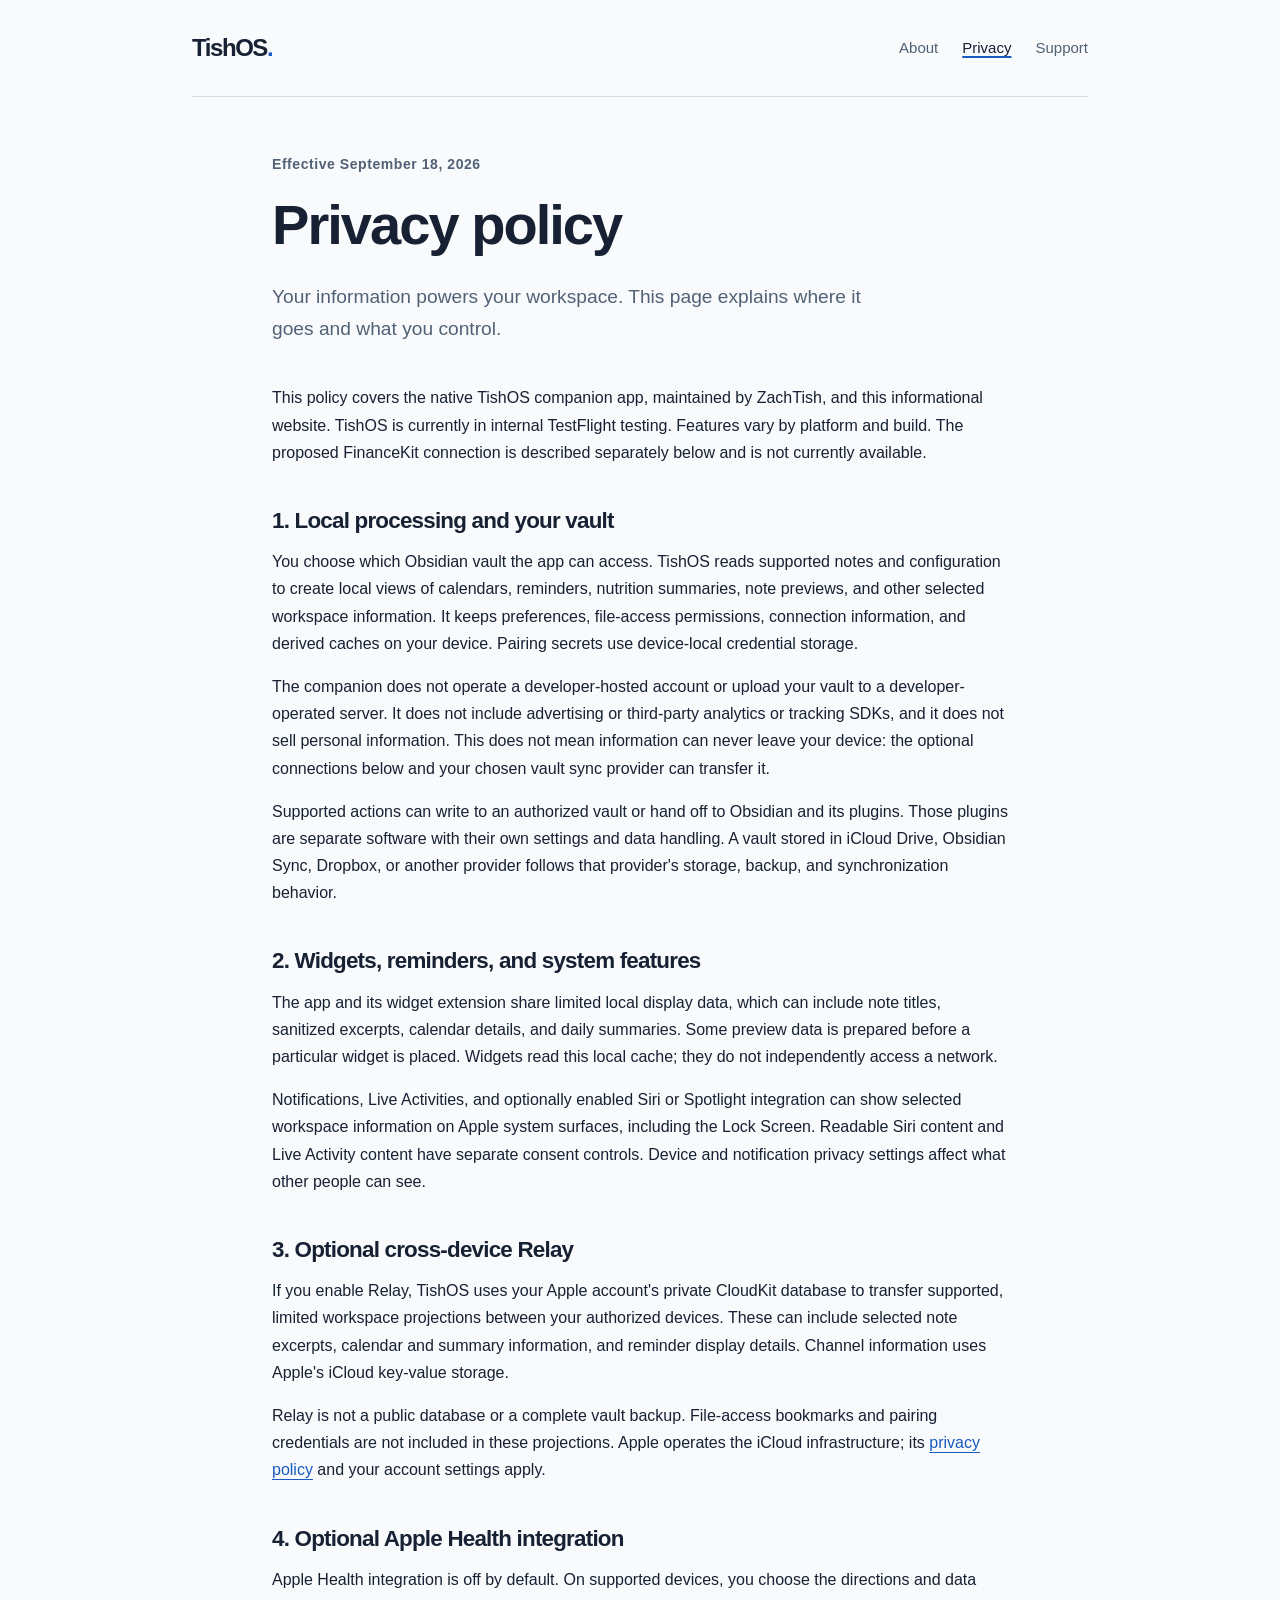
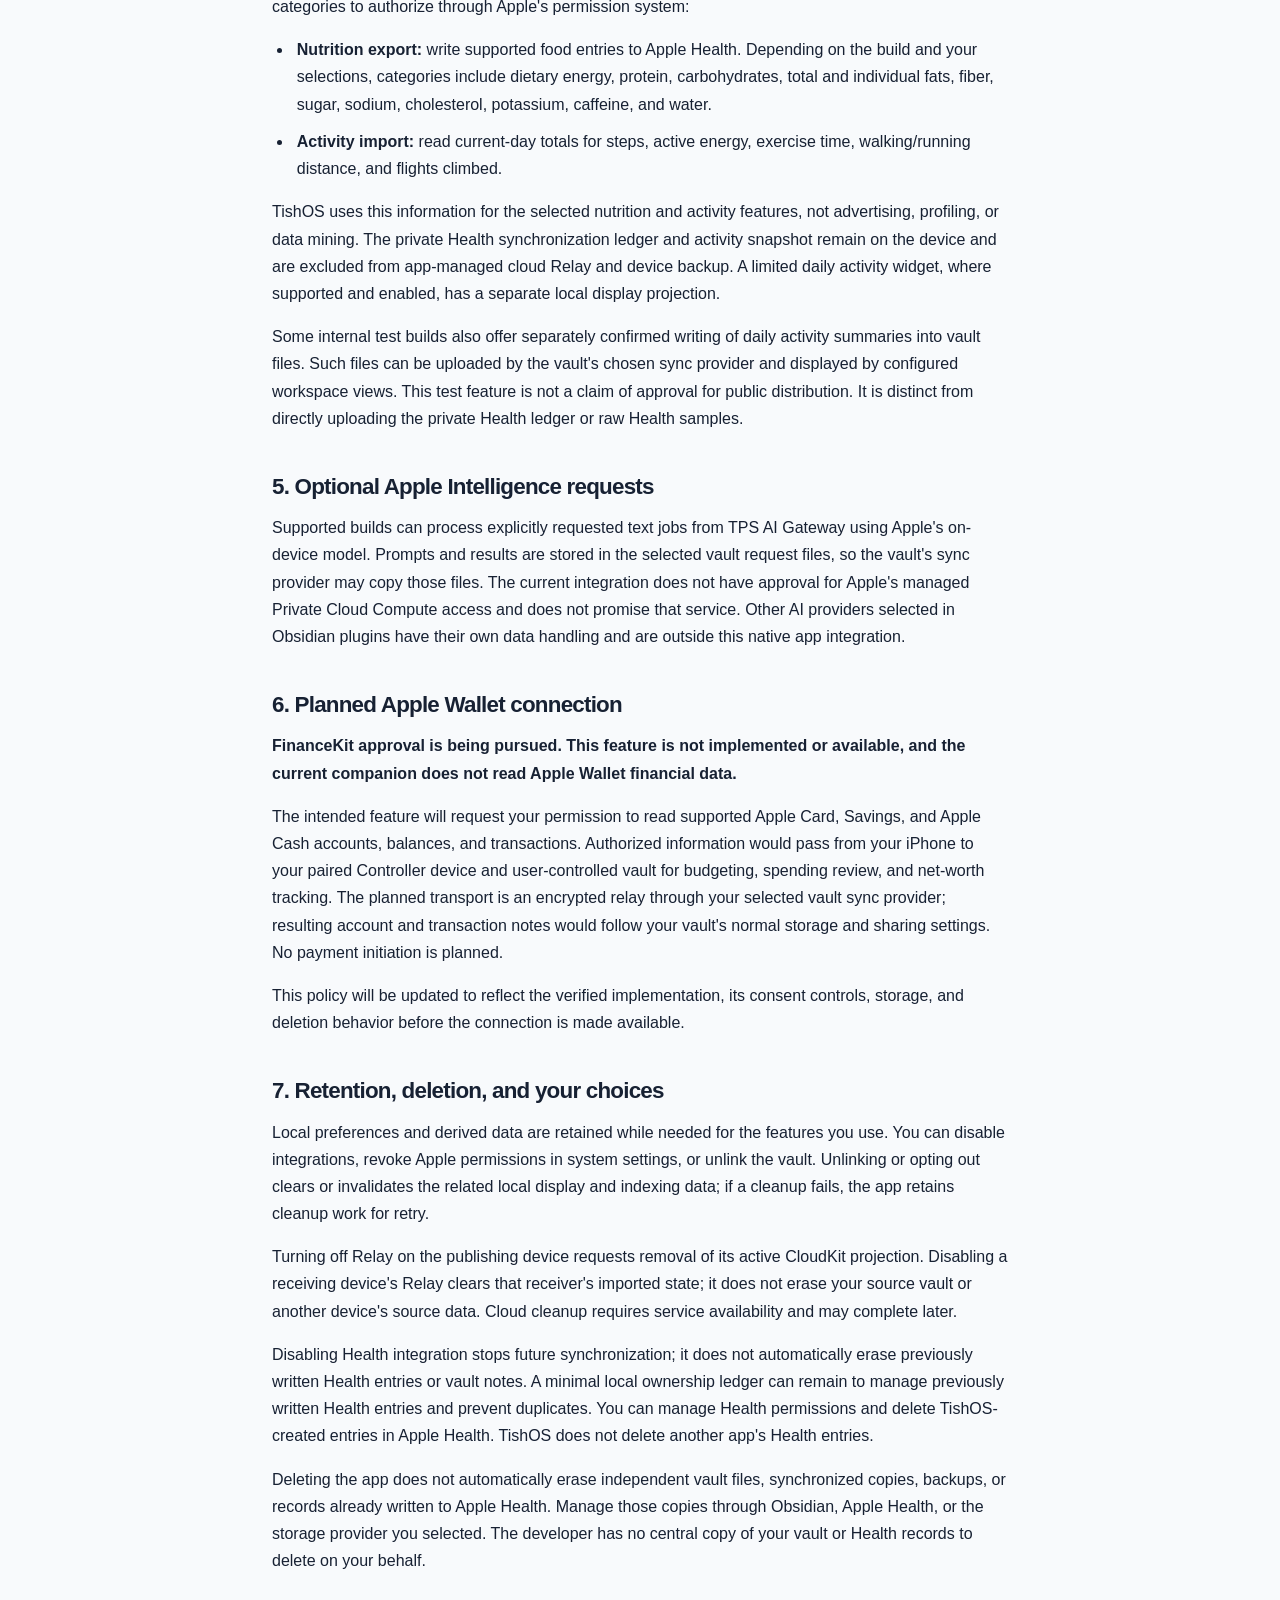
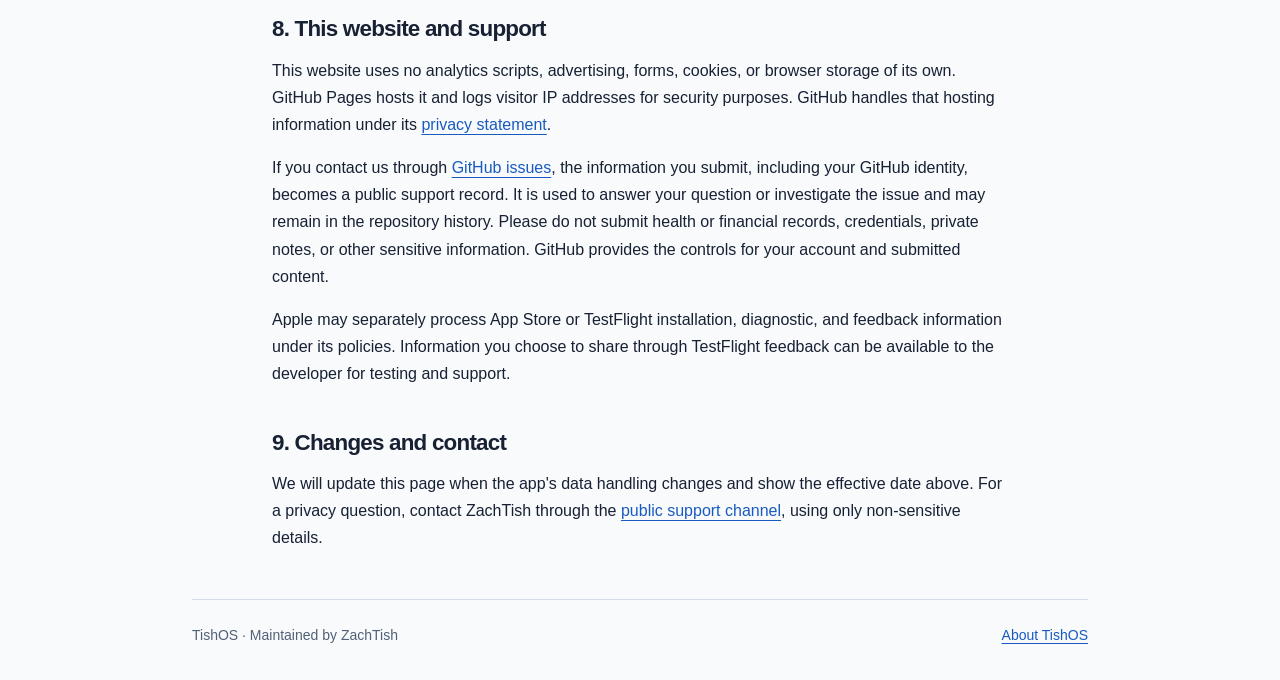
==== docs/privacy/index.html @ de70948a "docs: publish TishOS app information and privacy policy" ====
<!doctype html>
<html lang="en">
<head>
  <meta charset="utf-8">
  <meta name="viewport" content="width=device-width, initial-scale=1">
  <meta name="description" content="How TishOS handles vault information, Apple Health, optional iCloud Relay, permissions, retention, and the planned FinanceKit connection.">
  <meta name="referrer" content="no-referrer">
  <title>Privacy policy — TishOS</title>
  <link rel="stylesheet" href="../styles.css">
</head>
<body>
  <a class="skip-link" href="#main">Skip to content</a>
  <header class="site-header">
    <a class="wordmark" href="../" aria-label="TishOS home">TishOS<span aria-hidden="true">.</span></a>
    <nav aria-label="Main navigation"><a href="../">About</a><a href="./" aria-current="page">Privacy</a><a href="../#support">Support</a></nav>
  </header>
  <main id="main" class="policy">
    <div class="policy-heading"><p class="eyebrow">Effective September 18, 2026</p><h1>Privacy policy</h1><p class="lead">Your information powers your workspace. This page explains where it goes and what you control.</p></div>
    <p>This policy covers the native TishOS companion app, maintained by ZachTish, and this informational website. TishOS is currently in internal TestFlight testing. Features vary by platform and build. The proposed FinanceKit connection is described separately below and is not currently available.</p>
    <section aria-labelledby="local"><h2 id="local">1. Local processing and your vault</h2>
      <p>You choose which Obsidian vault the app can access. TishOS reads supported notes and configuration to create local views of calendars, reminders, nutrition summaries, note previews, and other selected workspace information. It keeps preferences, file-access permissions, connection information, and derived caches on your device. Pairing secrets use device-local credential storage.</p>
      <p>The companion does not operate a developer-hosted account or upload your vault to a developer-operated server. It does not include advertising or third-party analytics or tracking SDKs, and it does not sell personal information. This does not mean information can never leave your device: the optional connections below and your chosen vault sync provider can transfer it.</p>
      <p>Supported actions can write to an authorized vault or hand off to Obsidian and its plugins. Those plugins are separate software with their own settings and data handling. A vault stored in iCloud Drive, Obsidian Sync, Dropbox, or another provider follows that provider's storage, backup, and synchronization behavior.</p>
    </section>
    <section aria-labelledby="surfaces"><h2 id="surfaces">2. Widgets, reminders, and system features</h2>
      <p>The app and its widget extension share limited local display data, which can include note titles, sanitized excerpts, calendar details, and daily summaries. Some preview data is prepared before a particular widget is placed. Widgets read this local cache; they do not independently access a network.</p>
      <p>Notifications, Live Activities, and optionally enabled Siri or Spotlight integration can show selected workspace information on Apple system surfaces, including the Lock Screen. Readable Siri content and Live Activity content have separate consent controls. Device and notification privacy settings affect what other people can see.</p>
    </section>
    <section aria-labelledby="relay"><h2 id="relay">3. Optional cross-device Relay</h2>
      <p>If you enable Relay, TishOS uses your Apple account's private CloudKit database to transfer supported, limited workspace projections between your authorized devices. These can include selected note excerpts, calendar and summary information, and reminder display details. Channel information uses Apple's iCloud key-value storage.</p>
      <p>Relay is not a public database or a complete vault backup. File-access bookmarks and pairing credentials are not included in these projections. Apple operates the iCloud infrastructure; its <a href="https://www.apple.com/legal/privacy/">privacy policy</a> and your account settings apply.</p>
    </section>
    <section aria-labelledby="health"><h2 id="health">4. Optional Apple Health integration</h2>
      <p>Apple Health integration is off by default. On supported devices, you choose the directions and data categories to authorize through Apple's permission system:</p>
      <ul>
        <li><strong>Nutrition export:</strong> write supported food entries to Apple Health. Depending on the build and your selections, categories include dietary energy, protein, carbohydrates, total and individual fats, fiber, sugar, sodium, cholesterol, potassium, caffeine, and water.</li>
        <li><strong>Activity import:</strong> read current-day totals for steps, active energy, exercise time, walking/running distance, and flights climbed.</li>
      </ul>
      <p>TishOS uses this information for the selected nutrition and activity features, not advertising, profiling, or data mining. The private Health synchronization ledger and activity snapshot remain on the device and are excluded from app-managed cloud Relay and device backup. A limited daily activity widget, where supported and enabled, has a separate local display projection.</p>
      <p>Some internal test builds also offer separately confirmed writing of daily activity summaries into vault files. Such files can be uploaded by the vault's chosen sync provider and displayed by configured workspace views. This test feature is not a claim of approval for public distribution. It is distinct from directly uploading the private Health ledger or raw Health samples.</p>
    </section>
    <section aria-labelledby="ai"><h2 id="ai">5. Optional Apple Intelligence requests</h2>
      <p>Supported builds can process explicitly requested text jobs from TPS AI Gateway using Apple's on-device model. Prompts and results are stored in the selected vault request files, so the vault's sync provider may copy those files. The current integration does not have approval for Apple's managed Private Cloud Compute access and does not promise that service. Other AI providers selected in Obsidian plugins have their own data handling and are outside this native app integration.</p>
    </section>
    <section aria-labelledby="financekit"><h2 id="financekit">6. Planned Apple Wallet connection</h2>
      <p><strong>FinanceKit approval is being pursued. This feature is not implemented or available, and the current companion does not read Apple Wallet financial data.</strong></p>
      <p>The intended feature will request your permission to read supported Apple Card, Savings, and Apple Cash accounts, balances, and transactions. Authorized information would pass from your iPhone to your paired Controller device and user-controlled vault for budgeting, spending review, and net-worth tracking. The planned transport is an encrypted relay through your selected vault sync provider; resulting account and transaction notes would follow your vault's normal storage and sharing settings. No payment initiation is planned.</p>
      <p>This policy will be updated to reflect the verified implementation, its consent controls, storage, and deletion behavior before the connection is made available.</p>
    </section>
    <section aria-labelledby="control"><h2 id="control">7. Retention, deletion, and your choices</h2>
      <p>Local preferences and derived data are retained while needed for the features you use. You can disable integrations, revoke Apple permissions in system settings, or unlink the vault. Unlinking or opting out clears or invalidates the related local display and indexing data; if a cleanup fails, the app retains cleanup work for retry.</p>
      <p>Turning off Relay on the publishing device requests removal of its active CloudKit projection. Disabling a receiving device's Relay clears that receiver's imported state; it does not erase your source vault or another device's source data. Cloud cleanup requires service availability and may complete later.</p>
      <p>Disabling Health integration stops future synchronization; it does not automatically erase previously written Health entries or vault notes. A minimal local ownership ledger can remain to manage previously written Health entries and prevent duplicates. You can manage Health permissions and delete TishOS-created entries in Apple Health. TishOS does not delete another app's Health entries.</p>
      <p>Deleting the app does not automatically erase independent vault files, synchronized copies, backups, or records already written to Apple Health. Manage those copies through Obsidian, Apple Health, or the storage provider you selected. The developer has no central copy of your vault or Health records to delete on your behalf.</p>
    </section>
    <section aria-labelledby="website"><h2 id="website">8. This website and support</h2>
      <p>This website uses no analytics scripts, advertising, forms, cookies, or browser storage of its own. GitHub Pages hosts it and logs visitor IP addresses for security purposes. GitHub handles that hosting information under its <a href="https://docs.github.com/en/site-policy/privacy-policies/github-general-privacy-statement">privacy statement</a>.</p>
      <p>If you contact us through <a href="https://github.com/ZachTish/tishos-website/issues/new/choose">GitHub issues</a>, the information you submit, including your GitHub identity, becomes a public support record. It is used to answer your question or investigate the issue and may remain in the repository history. Please do not submit health or financial records, credentials, private notes, or other sensitive information. GitHub provides the controls for your account and submitted content.</p>
      <p>Apple may separately process App Store or TestFlight installation, diagnostic, and feedback information under its policies. Information you choose to share through TestFlight feedback can be available to the developer for testing and support.</p>
    </section>
    <section aria-labelledby="changes"><h2 id="changes">9. Changes and contact</h2>
      <p>We will update this page when the app's data handling changes and show the effective date above. For a privacy question, contact ZachTish through the <a href="https://github.com/ZachTish/tishos-website/issues/new/choose">public support channel</a>, using only non-sensitive details.</p>
    </section>
  </main>
  <footer><span>TishOS · Maintained by ZachTish</span><a href="../">About TishOS</a></footer>
</body>
</html>
---- docs/styles.css ----
:root {
  color-scheme: light dark;
  --bg: #f8fafc;
  --surface: #eef2f7;
  --ink: #172133;
  --muted: #516176;
  --line: #d4dde8;
  --accent: #185bc0;
  font-family: -apple-system, BlinkMacSystemFont, "Segoe UI", sans-serif;
  font-size: 100%;
}
* { box-sizing: border-box; }
body { margin: 0; color: var(--ink); background: var(--bg); line-height: 1.7; }
a { color: var(--accent); text-underline-offset: .22em; }
a:hover { text-decoration-thickness: 2px; }
a:focus-visible { outline: 3px solid var(--accent); outline-offset: 5px; border-radius: 3px; }
p, li, a { overflow-wrap: anywhere; }
.site-header, main, footer { width: min(100% - 3rem, 56rem); margin-inline: auto; }
.site-header { display: flex; justify-content: space-between; align-items: center; gap: 1.5rem; padding-block: 1.7rem; border-bottom: 1px solid var(--line); }
.wordmark { color: var(--ink); font-size: 1.5rem; font-weight: 750; letter-spacing: -.06em; text-decoration: none; }
.wordmark span { color: var(--accent); }
nav { display: flex; gap: 1.5rem; flex-wrap: wrap; }
nav a { color: var(--muted); font-size: .9375rem; padding-block: .5rem; text-decoration: none; }
nav a[aria-current="page"] { color: var(--ink); text-decoration: underline; text-decoration-color: var(--accent); text-decoration-thickness: 2px; }
h1, h2 { line-height: 1.15; letter-spacing: -.035em; }
h1 { font-size: clamp(2.6rem, 7vw, 4.7rem); font-weight: 680; margin: .8rem 0 1.5rem; }
h2 { font-size: 1.5rem; margin: 0 0 .75rem; font-weight: 650; }
p { margin: 0 0 1rem; }
.intro { padding-block: 4.5rem 3.5rem; max-width: 44rem; }
.eyebrow { color: var(--muted); font-size: .875rem; font-weight: 600; letter-spacing: .04em; }
.lead { color: var(--muted); font-size: 1.2rem; line-height: 1.65; max-width: 39rem; }
.status { display: inline-block; color: var(--accent); background: var(--surface); font-size: .875rem; font-weight: 600; padding: .45rem .85rem; border-radius: .5rem; margin: .75rem 0 0; }
.feature-list { border-top: 1px solid var(--line); }
.feature-list article { display: grid; grid-template-columns: 3rem 1fr; gap: 1.5rem; padding-block: 1.8rem; border-bottom: 1px solid var(--line); }
.feature-index { font-variant-numeric: tabular-nums; color: var(--accent); padding-top: .15rem; }
.feature-list p { color: var(--muted); margin: 0; max-width: 41rem; }
.future { margin-block: 3rem; border-left: 3px solid var(--accent); padding: .4rem 0 .4rem 1.5rem; }
.future p:last-child { margin-bottom: 0; }
.support { padding-block: 2.5rem 3rem; border-top: 1px solid var(--line); }
.button { display: inline-block; padding: .65rem 1.1rem; margin-block: .4rem; color: var(--bg); background: var(--ink); border-radius: .5rem; font-weight: 600; text-decoration: none; }
.small { font-size: .875rem; color: var(--muted); max-width: 43rem; }
footer { border-top: 1px solid var(--line); padding-block: 1.5rem 2rem; display: flex; flex-wrap: wrap; gap: 1rem; justify-content: space-between; font-size: .875rem; color: var(--muted); }
.policy { max-width: 46rem; padding-bottom: 2rem; }
.policy-heading { padding-block: 3.5rem 1.5rem; }
.policy h1 { font-size: clamp(2.4rem, 6vw, 3.5rem); }
.policy section { margin-top: 2.5rem; }
.policy h2 { font-size: 1.4rem; line-height: 1.35; }
.policy li { padding-left: .25rem; margin-bottom: .65rem; }
.policy ul { padding-left: 1.3rem; }
.skip-link { position: absolute; top: .5rem; left: 1rem; padding: .7rem 1rem; background: var(--bg); border: 2px solid var(--accent); transform: translateY(-200%); z-index: 2; }
.skip-link:focus { transform: translateY(0); }
@media (max-width: 34rem) {
  .site-header, main, footer { width: calc(100% - 2rem); }
  .site-header { gap: .75rem; flex-wrap: wrap; padding-block: 1rem; }
  nav { gap: 1rem; }
  .intro { padding-block: 2.8rem 2.5rem; }
  .feature-list article { grid-template-columns: 1.7rem 1fr; gap: .8rem; }
  .future { padding-left: 1rem; }
  .policy-heading { padding-top: 2.5rem; }
}
@media (prefers-color-scheme: dark) {
  :root { --bg: #121923; --surface: #1c293b; --ink: #eef3fa; --muted: #adbbcd; --line: #344154; --accent: #84b9ff; }
}
@media print {
  :root { color-scheme: light; --bg: white; --ink: black; --muted: #333; --line: #ccc; --accent: #174d8d; }
  .site-header, main, footer { width: 100%; }
  .skip-link, nav { display: none; }
  .policy-heading { padding-top: 1rem; }
  h2 { break-after: avoid; }
}
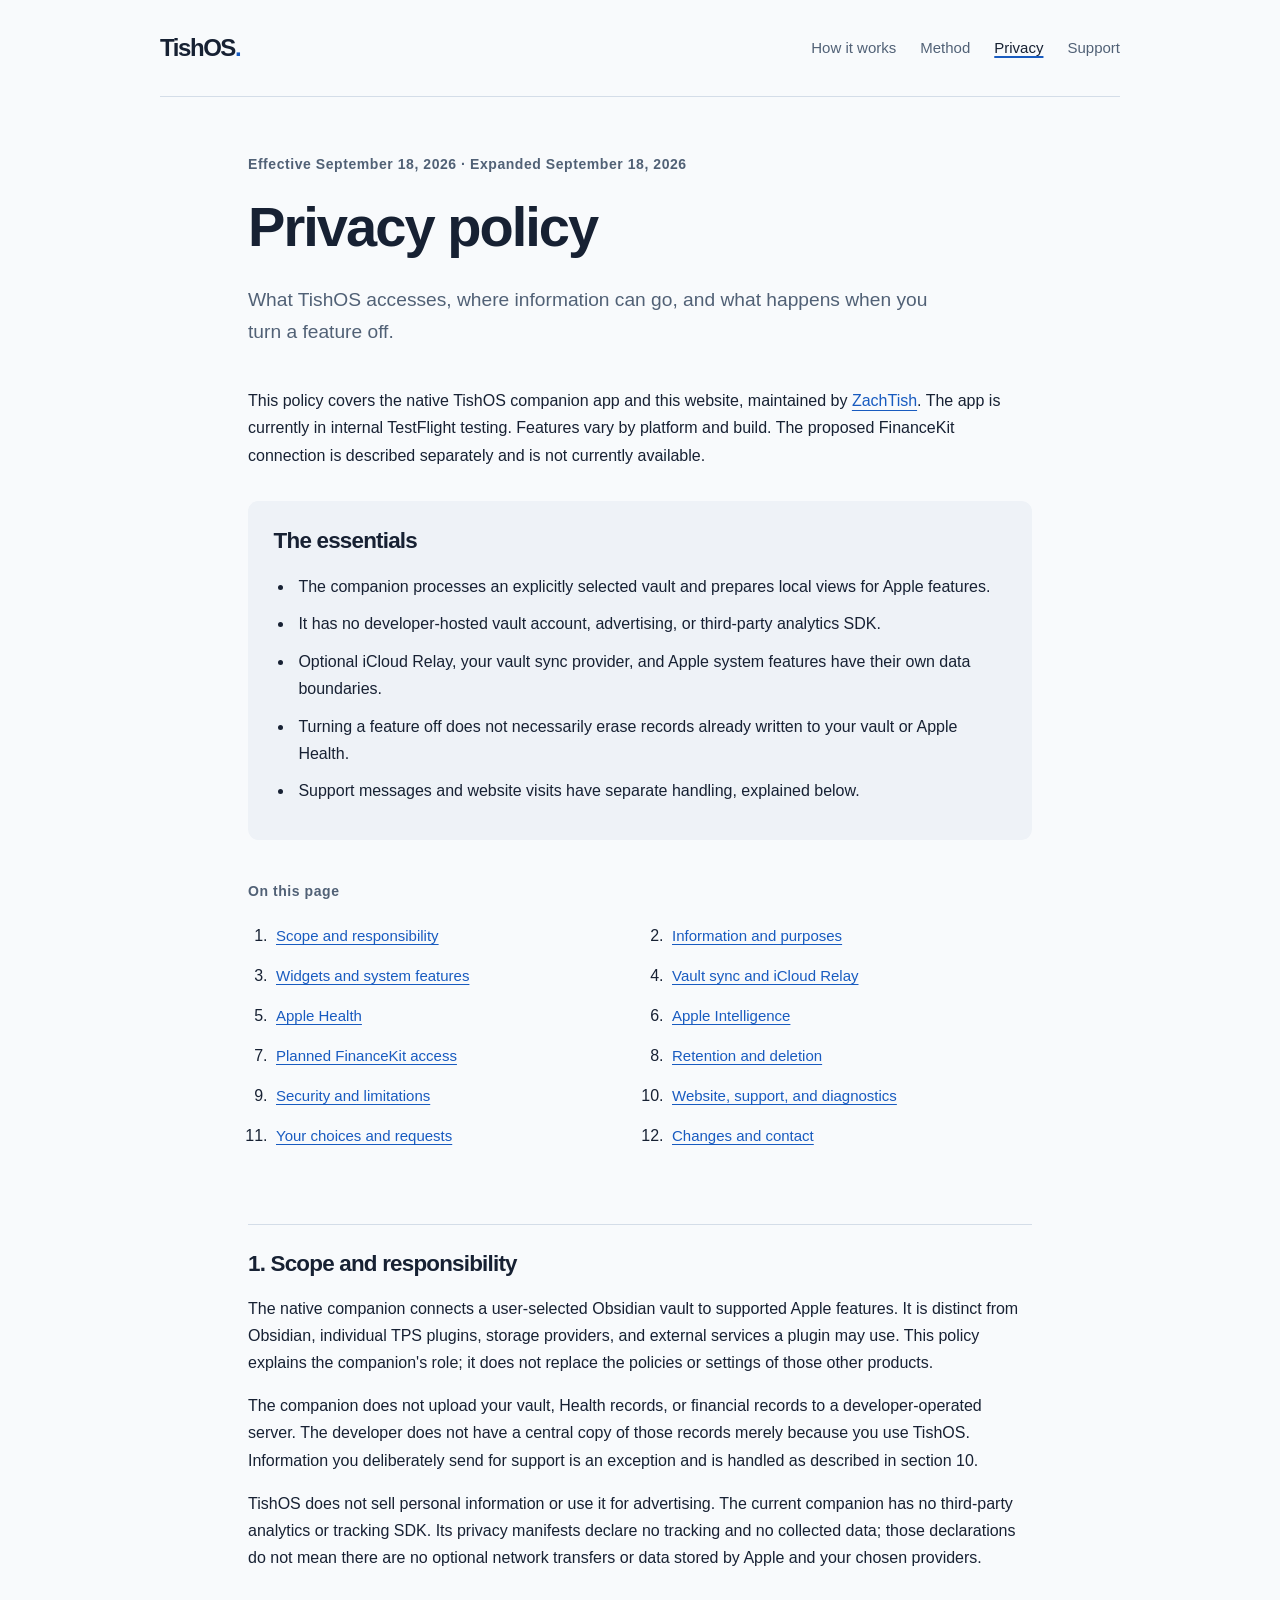
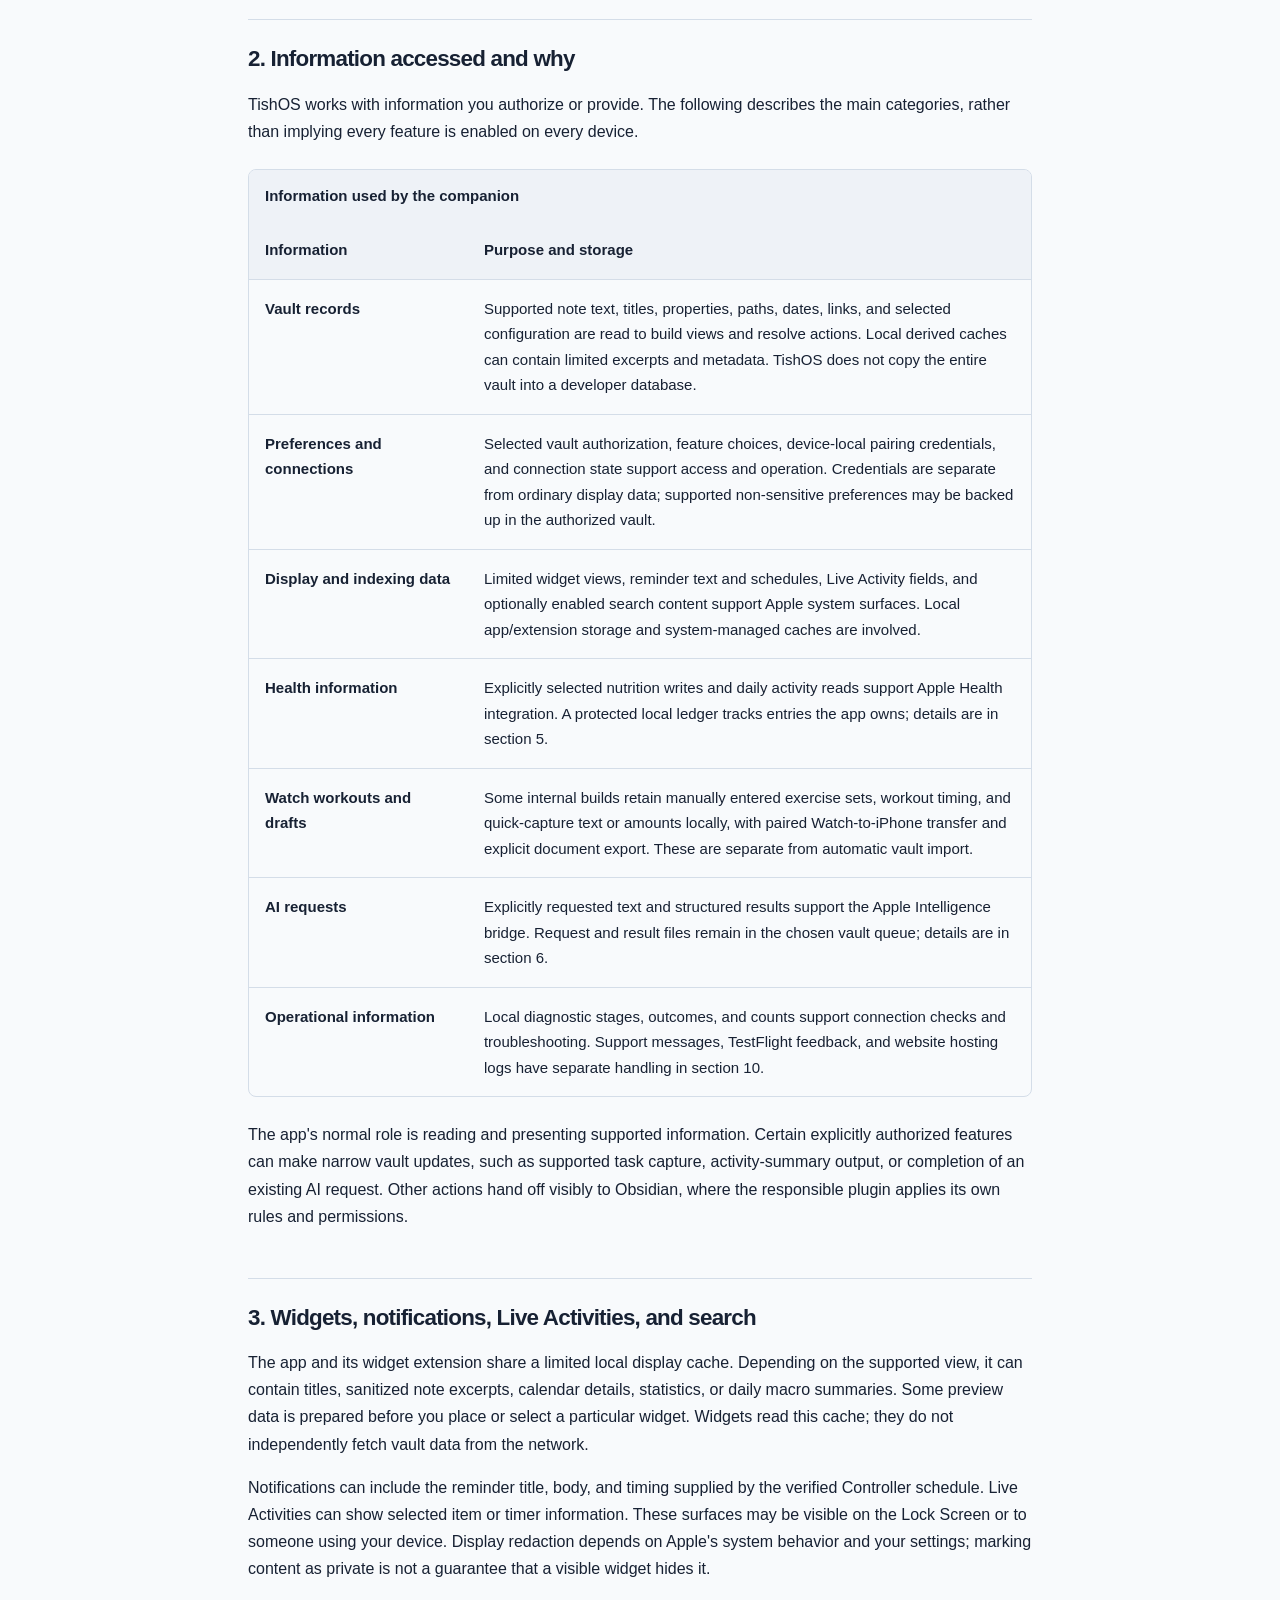
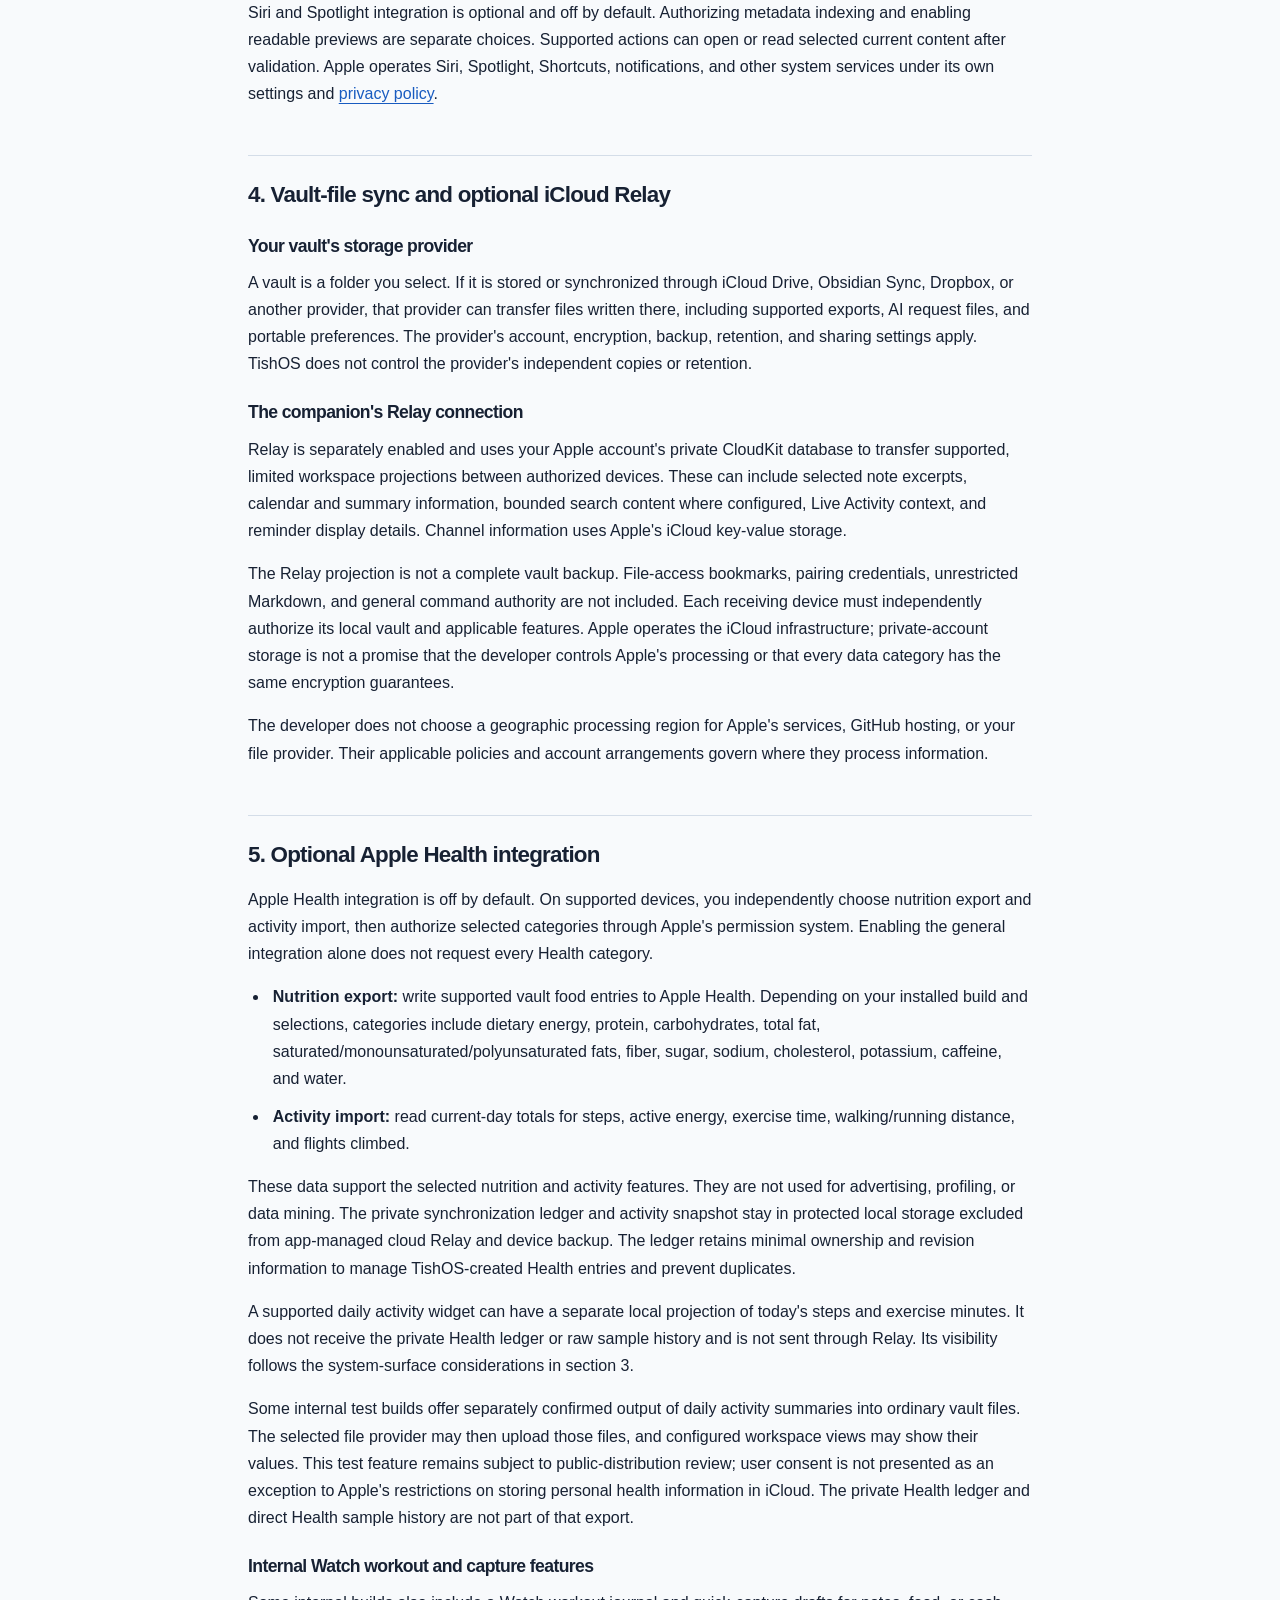
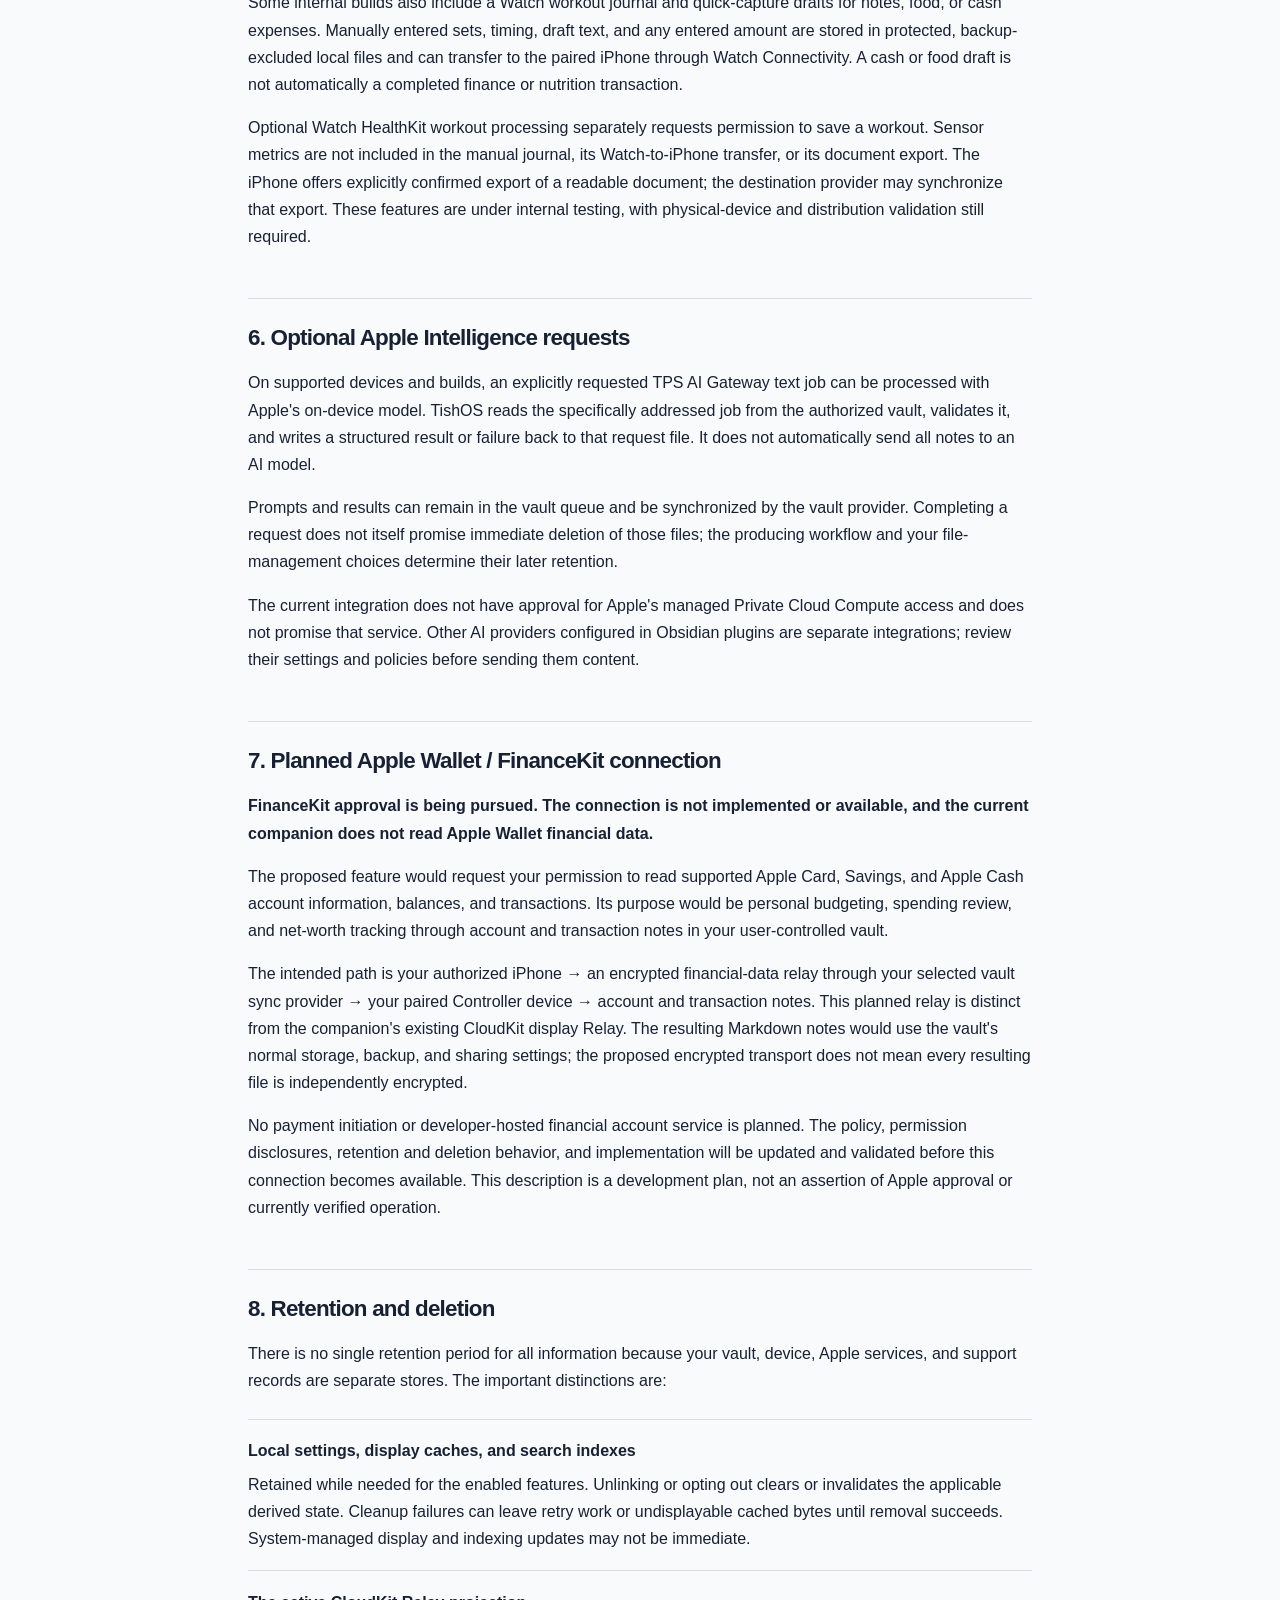
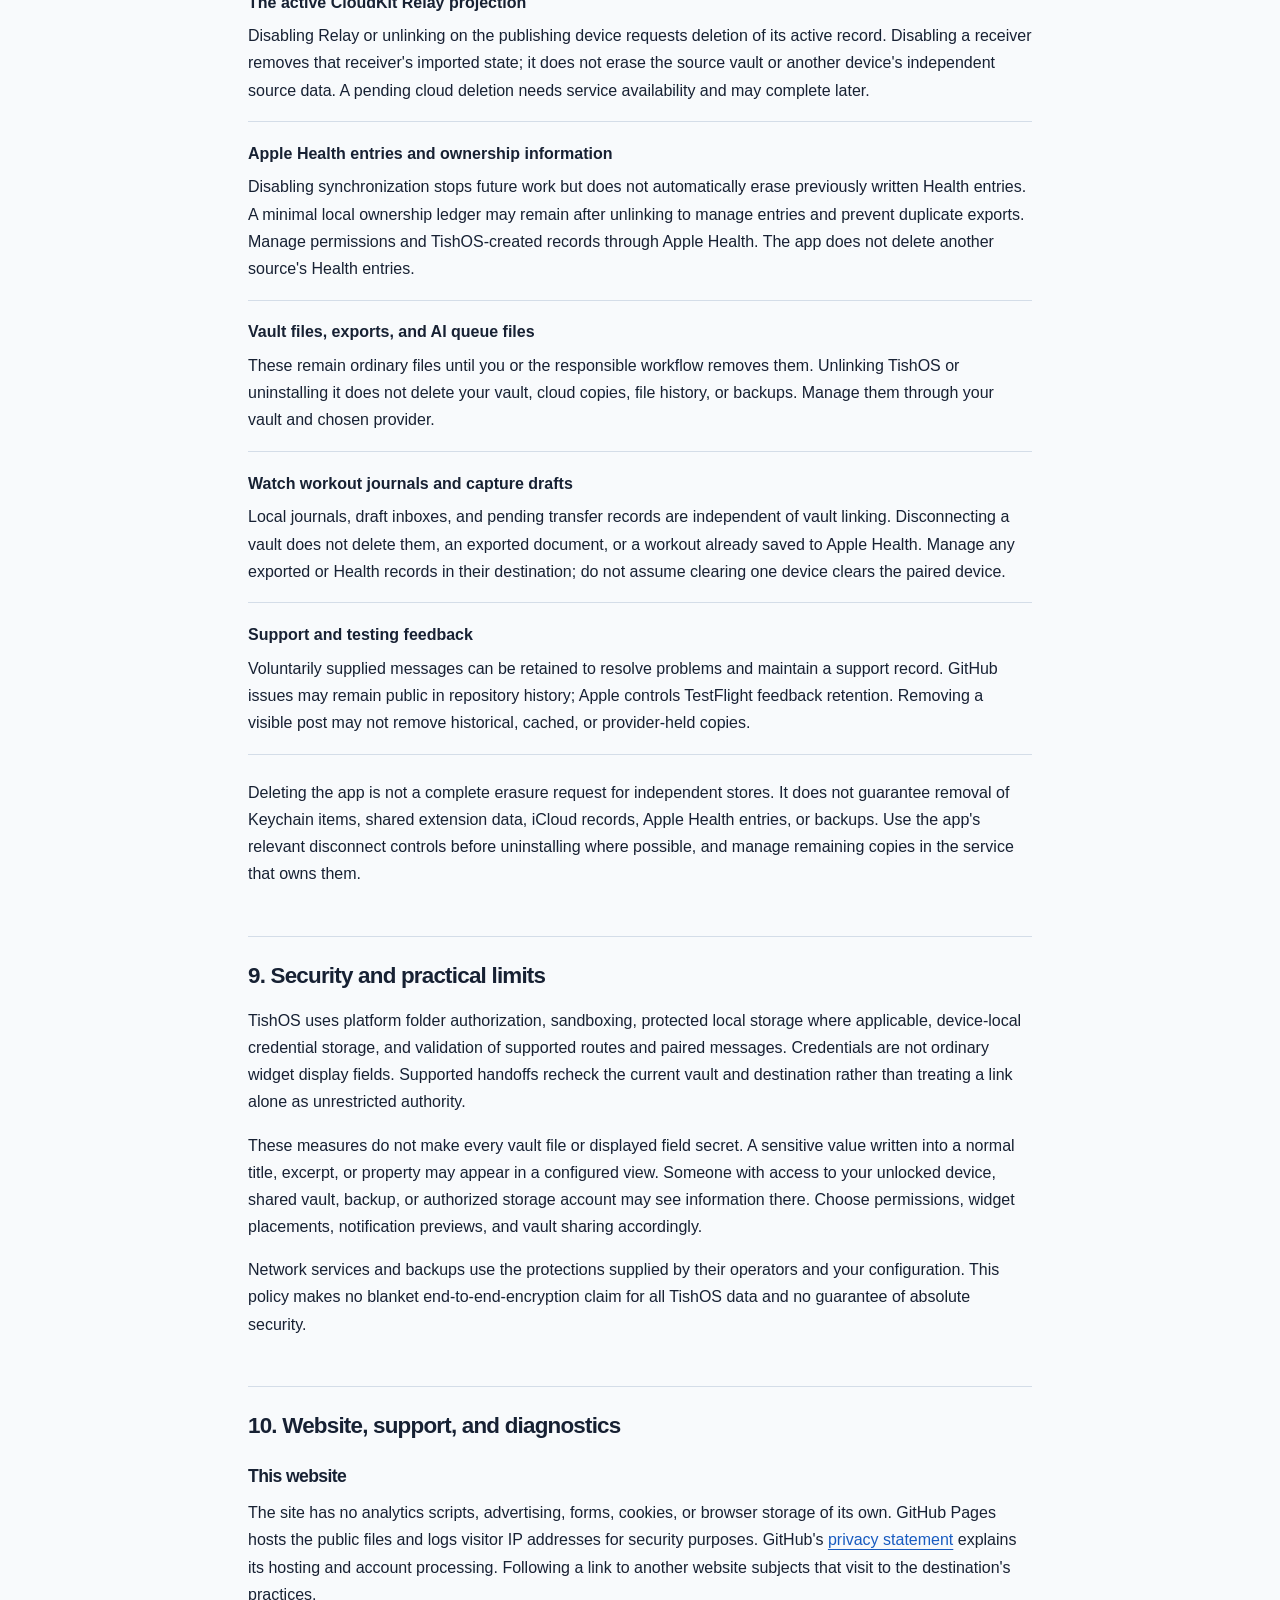
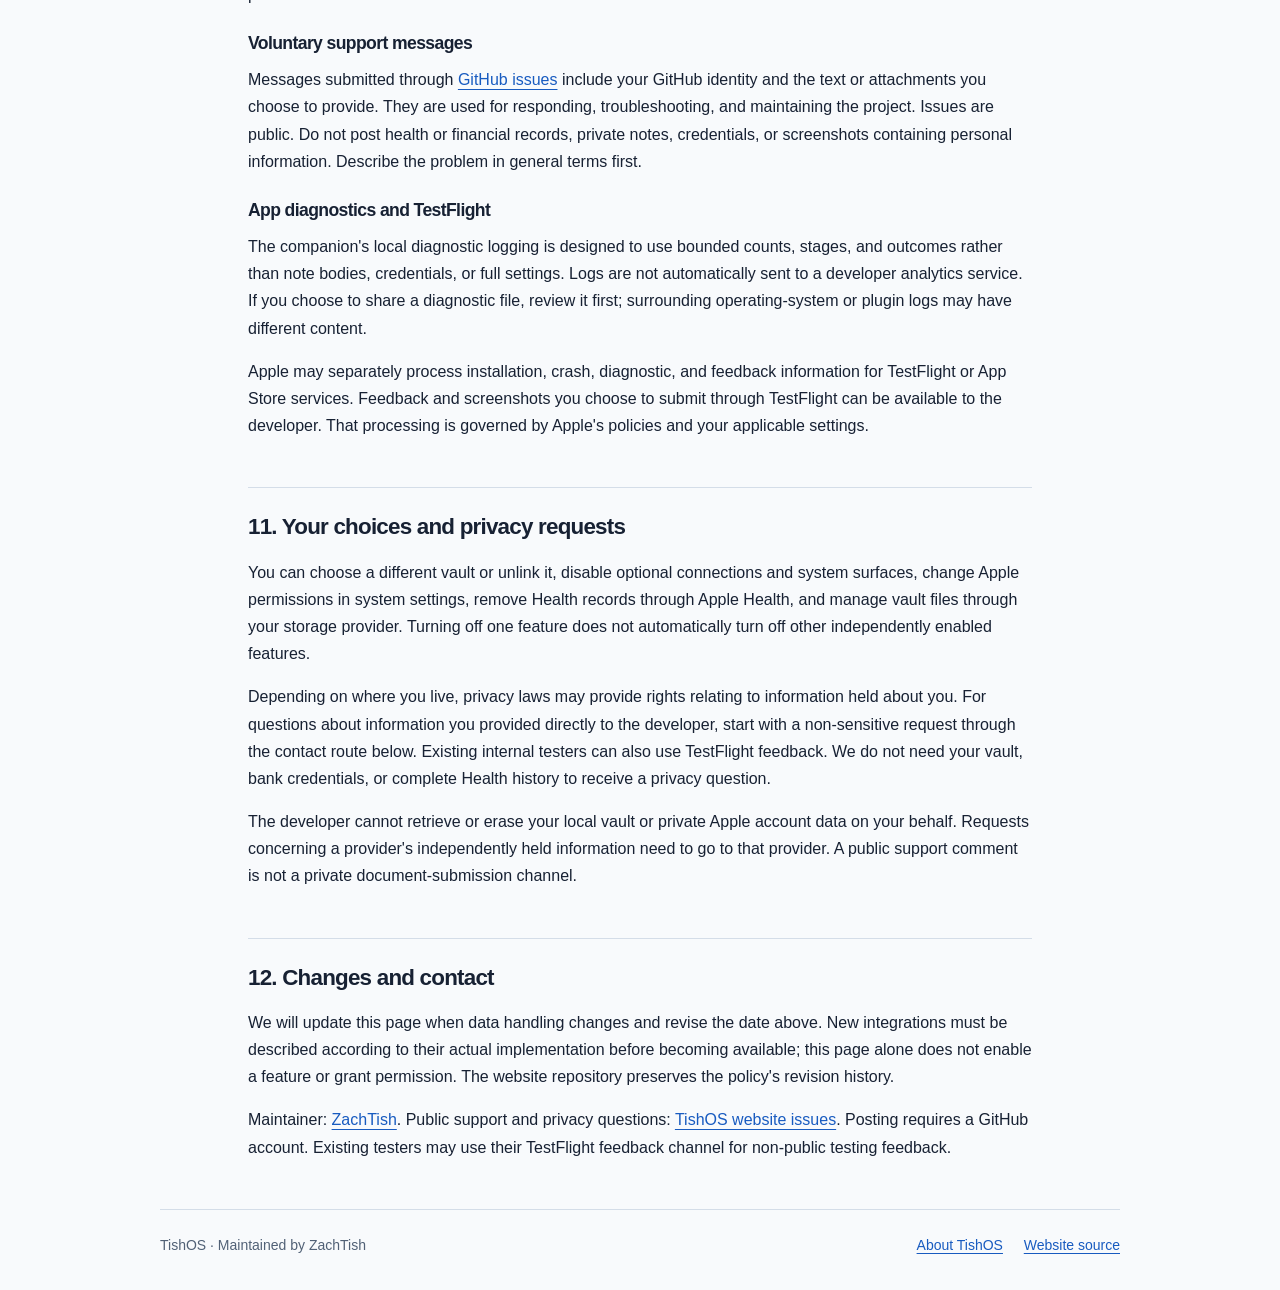
==== commit 41a838e8: "docs: explain TishOS methodology and data lifecycle" ====
--- a/docs/privacy/index.html
+++ b/docs/privacy/index.html
@@ -3,7 +3,7 @@
 <head>
   <meta charset="utf-8">
   <meta name="viewport" content="width=device-width, initial-scale=1">
-  <meta name="description" content="How TishOS handles vault information, Apple Health, optional iCloud Relay, permissions, retention, and the planned FinanceKit connection.">
+  <meta name="description" content="TishOS privacy policy: data categories, purposes, device and cloud boundaries, optional integrations, permissions, retention, deletion, and support.">
   <meta name="referrer" content="no-referrer">
   <title>Privacy policy — TishOS</title>
   <link rel="stylesheet" href="../styles.css">
@@ -12,56 +12,107 @@
   <a class="skip-link" href="#main">Skip to content</a>
   <header class="site-header">
     <a class="wordmark" href="../" aria-label="TishOS home">TishOS<span aria-hidden="true">.</span></a>
-    <nav aria-label="Main navigation"><a href="../">About</a><a href="./" aria-current="page">Privacy</a><a href="../#support">Support</a></nav>
+    <nav aria-label="Main navigation"><a href="../#how-it-works">How it works</a><a href="../#method">Method</a><a href="./" aria-current="page">Privacy</a><a href="../#support">Support</a></nav>
   </header>
   <main id="main" class="policy">
-    <div class="policy-heading"><p class="eyebrow">Effective September 18, 2026</p><h1>Privacy policy</h1><p class="lead">Your information powers your workspace. This page explains where it goes and what you control.</p></div>
-    <p>This policy covers the native TishOS companion app, maintained by ZachTish, and this informational website. TishOS is currently in internal TestFlight testing. Features vary by platform and build. The proposed FinanceKit connection is described separately below and is not currently available.</p>
-    <section aria-labelledby="local"><h2 id="local">1. Local processing and your vault</h2>
-      <p>You choose which Obsidian vault the app can access. TishOS reads supported notes and configuration to create local views of calendars, reminders, nutrition summaries, note previews, and other selected workspace information. It keeps preferences, file-access permissions, connection information, and derived caches on your device. Pairing secrets use device-local credential storage.</p>
-      <p>The companion does not operate a developer-hosted account or upload your vault to a developer-operated server. It does not include advertising or third-party analytics or tracking SDKs, and it does not sell personal information. This does not mean information can never leave your device: the optional connections below and your chosen vault sync provider can transfer it.</p>
-      <p>Supported actions can write to an authorized vault or hand off to Obsidian and its plugins. Those plugins are separate software with their own settings and data handling. A vault stored in iCloud Drive, Obsidian Sync, Dropbox, or another provider follows that provider's storage, backup, and synchronization behavior.</p>
+    <div class="policy-heading"><p class="eyebrow">Effective September 18, 2026 · Expanded September 18, 2026</p><h1>Privacy policy</h1><p class="lead">What TishOS accesses, where information can go, and what happens when you turn a feature off.</p></div>
+    <p>This policy covers the native TishOS companion app and this website, maintained by <a href="https://github.com/ZachTish">ZachTish</a>. The app is currently in internal TestFlight testing. Features vary by platform and build. The proposed FinanceKit connection is described separately and is not currently available.</p>
+    <div class="policy-summary"><h2>The essentials</h2><ul><li>The companion processes an explicitly selected vault and prepares local views for Apple features.</li><li>It has no developer-hosted vault account, advertising, or third-party analytics SDK.</li><li>Optional iCloud Relay, your vault sync provider, and Apple system features have their own data boundaries.</li><li>Turning a feature off does not necessarily erase records already written to your vault or Apple Health.</li><li>Support messages and website visits have separate handling, explained below.</li></ul></div>
+    <nav class="contents" aria-label="Privacy policy contents"><p class="eyebrow">On this page</p><ol><li><a href="#scope">Scope and responsibility</a></li><li><a href="#data">Information and purposes</a></li><li><a href="#surfaces">Widgets and system features</a></li><li><a href="#relay">Vault sync and iCloud Relay</a></li><li><a href="#health">Apple Health</a></li><li><a href="#ai">Apple Intelligence</a></li><li><a href="#financekit">Planned FinanceKit access</a></li><li><a href="#control">Retention and deletion</a></li><li><a href="#security">Security and limitations</a></li><li><a href="#website">Website, support, and diagnostics</a></li><li><a href="#choices">Your choices and requests</a></li><li><a href="#changes">Changes and contact</a></li></ol></nav>
+
+    <section aria-labelledby="scope"><h2 id="scope">1. Scope and responsibility</h2>
+      <p>The native companion connects a user-selected Obsidian vault to supported Apple features. It is distinct from Obsidian, individual TPS plugins, storage providers, and external services a plugin may use. This policy explains the companion's role; it does not replace the policies or settings of those other products.</p>
+      <p>The companion does not upload your vault, Health records, or financial records to a developer-operated server. The developer does not have a central copy of those records merely because you use TishOS. Information you deliberately send for support is an exception and is handled as described in section 10.</p>
+      <p>TishOS does not sell personal information or use it for advertising. The current companion has no third-party analytics or tracking SDK. Its privacy manifests declare no tracking and no collected data; those declarations do not mean there are no optional network transfers or data stored by Apple and your chosen providers.</p>
     </section>
-    <section aria-labelledby="surfaces"><h2 id="surfaces">2. Widgets, reminders, and system features</h2>
-      <p>The app and its widget extension share limited local display data, which can include note titles, sanitized excerpts, calendar details, and daily summaries. Some preview data is prepared before a particular widget is placed. Widgets read this local cache; they do not independently access a network.</p>
-      <p>Notifications, Live Activities, and optionally enabled Siri or Spotlight integration can show selected workspace information on Apple system surfaces, including the Lock Screen. Readable Siri content and Live Activity content have separate consent controls. Device and notification privacy settings affect what other people can see.</p>
+
+    <section aria-labelledby="data"><h2 id="data">2. Information accessed and why</h2>
+      <p>TishOS works with information you authorize or provide. The following describes the main categories, rather than implying every feature is enabled on every device.</p>
+      <div class="table-scroll" role="region" aria-label="Data categories and purposes" tabindex="0"><table><caption>Information used by the companion</caption><thead><tr><th scope="col">Information</th><th scope="col">Purpose and storage</th></tr></thead><tbody>
+        <tr><th scope="row">Vault records</th><td>Supported note text, titles, properties, paths, dates, links, and selected configuration are read to build views and resolve actions. Local derived caches can contain limited excerpts and metadata. TishOS does not copy the entire vault into a developer database.</td></tr>
+        <tr><th scope="row">Preferences and connections</th><td>Selected vault authorization, feature choices, device-local pairing credentials, and connection state support access and operation. Credentials are separate from ordinary display data; supported non-sensitive preferences may be backed up in the authorized vault.</td></tr>
+        <tr><th scope="row">Display and indexing data</th><td>Limited widget views, reminder text and schedules, Live Activity fields, and optionally enabled search content support Apple system surfaces. Local app/extension storage and system-managed caches are involved.</td></tr>
+        <tr><th scope="row">Health information</th><td>Explicitly selected nutrition writes and daily activity reads support Apple Health integration. A protected local ledger tracks entries the app owns; details are in section 5.</td></tr>
+        <tr><th scope="row">Watch workouts and drafts</th><td>Some internal builds retain manually entered exercise sets, workout timing, and quick-capture text or amounts locally, with paired Watch-to-iPhone transfer and explicit document export. These are separate from automatic vault import.</td></tr>
+        <tr><th scope="row">AI requests</th><td>Explicitly requested text and structured results support the Apple Intelligence bridge. Request and result files remain in the chosen vault queue; details are in section 6.</td></tr>
+        <tr><th scope="row">Operational information</th><td>Local diagnostic stages, outcomes, and counts support connection checks and troubleshooting. Support messages, TestFlight feedback, and website hosting logs have separate handling in section 10.</td></tr>
+      </tbody></table></div>
+      <p>The app's normal role is reading and presenting supported information. Certain explicitly authorized features can make narrow vault updates, such as supported task capture, activity-summary output, or completion of an existing AI request. Other actions hand off visibly to Obsidian, where the responsible plugin applies its own rules and permissions.</p>
     </section>
-    <section aria-labelledby="relay"><h2 id="relay">3. Optional cross-device Relay</h2>
-      <p>If you enable Relay, TishOS uses your Apple account's private CloudKit database to transfer supported, limited workspace projections between your authorized devices. These can include selected note excerpts, calendar and summary information, and reminder display details. Channel information uses Apple's iCloud key-value storage.</p>
-      <p>Relay is not a public database or a complete vault backup. File-access bookmarks and pairing credentials are not included in these projections. Apple operates the iCloud infrastructure; its <a href="https://www.apple.com/legal/privacy/">privacy policy</a> and your account settings apply.</p>
+
+    <section aria-labelledby="surfaces"><h2 id="surfaces">3. Widgets, notifications, Live Activities, and search</h2>
+      <p>The app and its widget extension share a limited local display cache. Depending on the supported view, it can contain titles, sanitized note excerpts, calendar details, statistics, or daily macro summaries. Some preview data is prepared before you place or select a particular widget. Widgets read this cache; they do not independently fetch vault data from the network.</p>
+      <p>Notifications can include the reminder title, body, and timing supplied by the verified Controller schedule. Live Activities can show selected item or timer information. These surfaces may be visible on the Lock Screen or to someone using your device. Display redaction depends on Apple's system behavior and your settings; marking content as private is not a guarantee that a visible widget hides it.</p>
+      <p>Siri and Spotlight integration is optional and off by default. Authorizing metadata indexing and enabling readable previews are separate choices. Supported actions can open or read selected current content after validation. Apple operates Siri, Spotlight, Shortcuts, notifications, and other system services under its own settings and <a href="https://www.apple.com/legal/privacy/">privacy policy</a>.</p>
     </section>
-    <section aria-labelledby="health"><h2 id="health">4. Optional Apple Health integration</h2>
-      <p>Apple Health integration is off by default. On supported devices, you choose the directions and data categories to authorize through Apple's permission system:</p>
-      <ul>
-        <li><strong>Nutrition export:</strong> write supported food entries to Apple Health. Depending on the build and your selections, categories include dietary energy, protein, carbohydrates, total and individual fats, fiber, sugar, sodium, cholesterol, potassium, caffeine, and water.</li>
-        <li><strong>Activity import:</strong> read current-day totals for steps, active energy, exercise time, walking/running distance, and flights climbed.</li>
-      </ul>
-      <p>TishOS uses this information for the selected nutrition and activity features, not advertising, profiling, or data mining. The private Health synchronization ledger and activity snapshot remain on the device and are excluded from app-managed cloud Relay and device backup. A limited daily activity widget, where supported and enabled, has a separate local display projection.</p>
-      <p>Some internal test builds also offer separately confirmed writing of daily activity summaries into vault files. Such files can be uploaded by the vault's chosen sync provider and displayed by configured workspace views. This test feature is not a claim of approval for public distribution. It is distinct from directly uploading the private Health ledger or raw Health samples.</p>
+
+    <section aria-labelledby="relay"><h2 id="relay">4. Vault-file sync and optional iCloud Relay</h2>
+      <h3>Your vault's storage provider</h3><p>A vault is a folder you select. If it is stored or synchronized through iCloud Drive, Obsidian Sync, Dropbox, or another provider, that provider can transfer files written there, including supported exports, AI request files, and portable preferences. The provider's account, encryption, backup, retention, and sharing settings apply. TishOS does not control the provider's independent copies or retention.</p>
+      <h3>The companion's Relay connection</h3><p>Relay is separately enabled and uses your Apple account's private CloudKit database to transfer supported, limited workspace projections between authorized devices. These can include selected note excerpts, calendar and summary information, bounded search content where configured, Live Activity context, and reminder display details. Channel information uses Apple's iCloud key-value storage.</p>
+      <p>The Relay projection is not a complete vault backup. File-access bookmarks, pairing credentials, unrestricted Markdown, and general command authority are not included. Each receiving device must independently authorize its local vault and applicable features. Apple operates the iCloud infrastructure; private-account storage is not a promise that the developer controls Apple's processing or that every data category has the same encryption guarantees.</p>
+      <p>The developer does not choose a geographic processing region for Apple's services, GitHub hosting, or your file provider. Their applicable policies and account arrangements govern where they process information.</p>
     </section>
-    <section aria-labelledby="ai"><h2 id="ai">5. Optional Apple Intelligence requests</h2>
-      <p>Supported builds can process explicitly requested text jobs from TPS AI Gateway using Apple's on-device model. Prompts and results are stored in the selected vault request files, so the vault's sync provider may copy those files. The current integration does not have approval for Apple's managed Private Cloud Compute access and does not promise that service. Other AI providers selected in Obsidian plugins have their own data handling and are outside this native app integration.</p>
+
+    <section aria-labelledby="health"><h2 id="health">5. Optional Apple Health integration</h2>
+      <p>Apple Health integration is off by default. On supported devices, you independently choose nutrition export and activity import, then authorize selected categories through Apple's permission system. Enabling the general integration alone does not request every Health category.</p>
+      <ul><li><strong>Nutrition export:</strong> write supported vault food entries to Apple Health. Depending on your installed build and selections, categories include dietary energy, protein, carbohydrates, total fat, saturated/monounsaturated/polyunsaturated fats, fiber, sugar, sodium, cholesterol, potassium, caffeine, and water.</li><li><strong>Activity import:</strong> read current-day totals for steps, active energy, exercise time, walking/running distance, and flights climbed.</li></ul>
+      <p>These data support the selected nutrition and activity features. They are not used for advertising, profiling, or data mining. The private synchronization ledger and activity snapshot stay in protected local storage excluded from app-managed cloud Relay and device backup. The ledger retains minimal ownership and revision information to manage TishOS-created Health entries and prevent duplicates.</p>
+      <p>A supported daily activity widget can have a separate local projection of today's steps and exercise minutes. It does not receive the private Health ledger or raw sample history and is not sent through Relay. Its visibility follows the system-surface considerations in section 3.</p>
+      <p>Some internal test builds offer separately confirmed output of daily activity summaries into ordinary vault files. The selected file provider may then upload those files, and configured workspace views may show their values. This test feature remains subject to public-distribution review; user consent is not presented as an exception to Apple's restrictions on storing personal health information in iCloud. The private Health ledger and direct Health sample history are not part of that export.</p>
+      <h3>Internal Watch workout and capture features</h3><p>Some internal builds also include a Watch workout journal and quick-capture drafts for notes, food, or cash expenses. Manually entered sets, timing, draft text, and any entered amount are stored in protected, backup-excluded local files and can transfer to the paired iPhone through Watch Connectivity. A cash or food draft is not automatically a completed finance or nutrition transaction.</p>
+      <p>Optional Watch HealthKit workout processing separately requests permission to save a workout. Sensor metrics are not included in the manual journal, its Watch-to-iPhone transfer, or its document export. The iPhone offers explicitly confirmed export of a readable document; the destination provider may synchronize that export. These features are under internal testing, with physical-device and distribution validation still required.</p>
     </section>
-    <section aria-labelledby="financekit"><h2 id="financekit">6. Planned Apple Wallet connection</h2>
-      <p><strong>FinanceKit approval is being pursued. This feature is not implemented or available, and the current companion does not read Apple Wallet financial data.</strong></p>
-      <p>The intended feature will request your permission to read supported Apple Card, Savings, and Apple Cash accounts, balances, and transactions. Authorized information would pass from your iPhone to your paired Controller device and user-controlled vault for budgeting, spending review, and net-worth tracking. The planned transport is an encrypted relay through your selected vault sync provider; resulting account and transaction notes would follow your vault's normal storage and sharing settings. No payment initiation is planned.</p>
-      <p>This policy will be updated to reflect the verified implementation, its consent controls, storage, and deletion behavior before the connection is made available.</p>
+
+    <section aria-labelledby="ai"><h2 id="ai">6. Optional Apple Intelligence requests</h2>
+      <p>On supported devices and builds, an explicitly requested TPS AI Gateway text job can be processed with Apple's on-device model. TishOS reads the specifically addressed job from the authorized vault, validates it, and writes a structured result or failure back to that request file. It does not automatically send all notes to an AI model.</p>
+      <p>Prompts and results can remain in the vault queue and be synchronized by the vault provider. Completing a request does not itself promise immediate deletion of those files; the producing workflow and your file-management choices determine their later retention.</p>
+      <p>The current integration does not have approval for Apple's managed Private Cloud Compute access and does not promise that service. Other AI providers configured in Obsidian plugins are separate integrations; review their settings and policies before sending them content.</p>
     </section>
-    <section aria-labelledby="control"><h2 id="control">7. Retention, deletion, and your choices</h2>
-      <p>Local preferences and derived data are retained while needed for the features you use. You can disable integrations, revoke Apple permissions in system settings, or unlink the vault. Unlinking or opting out clears or invalidates the related local display and indexing data; if a cleanup fails, the app retains cleanup work for retry.</p>
-      <p>Turning off Relay on the publishing device requests removal of its active CloudKit projection. Disabling a receiving device's Relay clears that receiver's imported state; it does not erase your source vault or another device's source data. Cloud cleanup requires service availability and may complete later.</p>
-      <p>Disabling Health integration stops future synchronization; it does not automatically erase previously written Health entries or vault notes. A minimal local ownership ledger can remain to manage previously written Health entries and prevent duplicates. You can manage Health permissions and delete TishOS-created entries in Apple Health. TishOS does not delete another app's Health entries.</p>
-      <p>Deleting the app does not automatically erase independent vault files, synchronized copies, backups, or records already written to Apple Health. Manage those copies through Obsidian, Apple Health, or the storage provider you selected. The developer has no central copy of your vault or Health records to delete on your behalf.</p>
+
+    <section aria-labelledby="financekit"><h2 id="financekit">7. Planned Apple Wallet / FinanceKit connection</h2>
+      <p><strong>FinanceKit approval is being pursued. The connection is not implemented or available, and the current companion does not read Apple Wallet financial data.</strong></p>
+      <p>The proposed feature would request your permission to read supported Apple Card, Savings, and Apple Cash account information, balances, and transactions. Its purpose would be personal budgeting, spending review, and net-worth tracking through account and transaction notes in your user-controlled vault.</p>
+      <p>The intended path is your authorized iPhone → an encrypted financial-data relay through your selected vault sync provider → your paired Controller device → account and transaction notes. This planned relay is distinct from the companion's existing CloudKit display Relay. The resulting Markdown notes would use the vault's normal storage, backup, and sharing settings; the proposed encrypted transport does not mean every resulting file is independently encrypted.</p>
+      <p>No payment initiation or developer-hosted financial account service is planned. The policy, permission disclosures, retention and deletion behavior, and implementation will be updated and validated before this connection becomes available. This description is a development plan, not an assertion of Apple approval or currently verified operation.</p>
     </section>
-    <section aria-labelledby="website"><h2 id="website">8. This website and support</h2>
-      <p>This website uses no analytics scripts, advertising, forms, cookies, or browser storage of its own. GitHub Pages hosts it and logs visitor IP addresses for security purposes. GitHub handles that hosting information under its <a href="https://docs.github.com/en/site-policy/privacy-policies/github-general-privacy-statement">privacy statement</a>.</p>
-      <p>If you contact us through <a href="https://github.com/ZachTish/tishos-website/issues/new/choose">GitHub issues</a>, the information you submit, including your GitHub identity, becomes a public support record. It is used to answer your question or investigate the issue and may remain in the repository history. Please do not submit health or financial records, credentials, private notes, or other sensitive information. GitHub provides the controls for your account and submitted content.</p>
-      <p>Apple may separately process App Store or TestFlight installation, diagnostic, and feedback information under its policies. Information you choose to share through TestFlight feedback can be available to the developer for testing and support.</p>
+
+    <section aria-labelledby="control"><h2 id="control">8. Retention and deletion</h2>
+      <p>There is no single retention period for all information because your vault, device, Apple services, and support records are separate stores. The important distinctions are:</p>
+      <dl class="retention-list">
+        <div><dt>Local settings, display caches, and search indexes</dt><dd>Retained while needed for the enabled features. Unlinking or opting out clears or invalidates the applicable derived state. Cleanup failures can leave retry work or undisplayable cached bytes until removal succeeds. System-managed display and indexing updates may not be immediate.</dd></div>
+        <div><dt>The active CloudKit Relay projection</dt><dd>Disabling Relay or unlinking on the publishing device requests deletion of its active record. Disabling a receiver removes that receiver's imported state; it does not erase the source vault or another device's independent source data. A pending cloud deletion needs service availability and may complete later.</dd></div>
+        <div><dt>Apple Health entries and ownership information</dt><dd>Disabling synchronization stops future work but does not automatically erase previously written Health entries. A minimal local ownership ledger may remain after unlinking to manage entries and prevent duplicate exports. Manage permissions and TishOS-created records through Apple Health. The app does not delete another source's Health entries.</dd></div>
+        <div><dt>Vault files, exports, and AI queue files</dt><dd>These remain ordinary files until you or the responsible workflow removes them. Unlinking TishOS or uninstalling it does not delete your vault, cloud copies, file history, or backups. Manage them through your vault and chosen provider.</dd></div>
+        <div><dt>Watch workout journals and capture drafts</dt><dd>Local journals, draft inboxes, and pending transfer records are independent of vault linking. Disconnecting a vault does not delete them, an exported document, or a workout already saved to Apple Health. Manage any exported or Health records in their destination; do not assume clearing one device clears the paired device.</dd></div>
+        <div><dt>Support and testing feedback</dt><dd>Voluntarily supplied messages can be retained to resolve problems and maintain a support record. GitHub issues may remain public in repository history; Apple controls TestFlight feedback retention. Removing a visible post may not remove historical, cached, or provider-held copies.</dd></div>
+      </dl>
+      <p>Deleting the app is not a complete erasure request for independent stores. It does not guarantee removal of Keychain items, shared extension data, iCloud records, Apple Health entries, or backups. Use the app's relevant disconnect controls before uninstalling where possible, and manage remaining copies in the service that owns them.</p>
     </section>
-    <section aria-labelledby="changes"><h2 id="changes">9. Changes and contact</h2>
-      <p>We will update this page when the app's data handling changes and show the effective date above. For a privacy question, contact ZachTish through the <a href="https://github.com/ZachTish/tishos-website/issues/new/choose">public support channel</a>, using only non-sensitive details.</p>
+
+    <section aria-labelledby="security"><h2 id="security">9. Security and practical limits</h2>
+      <p>TishOS uses platform folder authorization, sandboxing, protected local storage where applicable, device-local credential storage, and validation of supported routes and paired messages. Credentials are not ordinary widget display fields. Supported handoffs recheck the current vault and destination rather than treating a link alone as unrestricted authority.</p>
+      <p>These measures do not make every vault file or displayed field secret. A sensitive value written into a normal title, excerpt, or property may appear in a configured view. Someone with access to your unlocked device, shared vault, backup, or authorized storage account may see information there. Choose permissions, widget placements, notification previews, and vault sharing accordingly.</p>
+      <p>Network services and backups use the protections supplied by their operators and your configuration. This policy makes no blanket end-to-end-encryption claim for all TishOS data and no guarantee of absolute security.</p>
+    </section>
+
+    <section aria-labelledby="website"><h2 id="website">10. Website, support, and diagnostics</h2>
+      <h3>This website</h3><p>The site has no analytics scripts, advertising, forms, cookies, or browser storage of its own. GitHub Pages hosts the public files and logs visitor IP addresses for security purposes. GitHub's <a href="https://docs.github.com/en/site-policy/privacy-policies/github-general-privacy-statement">privacy statement</a> explains its hosting and account processing. Following a link to another website subjects that visit to the destination's practices.</p>
+      <h3>Voluntary support messages</h3><p>Messages submitted through <a href="https://github.com/ZachTish/tishos-website/issues/new/choose">GitHub issues</a> include your GitHub identity and the text or attachments you choose to provide. They are used for responding, troubleshooting, and maintaining the project. Issues are public. Do not post health or financial records, private notes, credentials, or screenshots containing personal information. Describe the problem in general terms first.</p>
+      <h3>App diagnostics and TestFlight</h3><p>The companion's local diagnostic logging is designed to use bounded counts, stages, and outcomes rather than note bodies, credentials, or full settings. Logs are not automatically sent to a developer analytics service. If you choose to share a diagnostic file, review it first; surrounding operating-system or plugin logs may have different content.</p>
+      <p>Apple may separately process installation, crash, diagnostic, and feedback information for TestFlight or App Store services. Feedback and screenshots you choose to submit through TestFlight can be available to the developer. That processing is governed by Apple's policies and your applicable settings.</p>
+    </section>
+
+    <section aria-labelledby="choices"><h2 id="choices">11. Your choices and privacy requests</h2>
+      <p>You can choose a different vault or unlink it, disable optional connections and system surfaces, change Apple permissions in system settings, remove Health records through Apple Health, and manage vault files through your storage provider. Turning off one feature does not automatically turn off other independently enabled features.</p>
+      <p>Depending on where you live, privacy laws may provide rights relating to information held about you. For questions about information you provided directly to the developer, start with a non-sensitive request through the contact route below. Existing internal testers can also use TestFlight feedback. We do not need your vault, bank credentials, or complete Health history to receive a privacy question.</p>
+      <p>The developer cannot retrieve or erase your local vault or private Apple account data on your behalf. Requests concerning a provider's independently held information need to go to that provider. A public support comment is not a private document-submission channel.</p>
+    </section>
+
+    <section aria-labelledby="changes"><h2 id="changes">12. Changes and contact</h2>
+      <p>We will update this page when data handling changes and revise the date above. New integrations must be described according to their actual implementation before becoming available; this page alone does not enable a feature or grant permission. The website repository preserves the policy's revision history.</p>
+      <p>Maintainer: <a href="https://github.com/ZachTish">ZachTish</a>. Public support and privacy questions: <a href="https://github.com/ZachTish/tishos-website/issues/new/choose">TishOS website issues</a>. Posting requires a GitHub account. Existing testers may use their TestFlight feedback channel for non-public testing feedback.</p>
     </section>
   </main>
-  <footer><span>TishOS · Maintained by ZachTish</span><a href="../">About TishOS</a></footer>
+  <footer><span>TishOS · Maintained by ZachTish</span><div><a href="../">About TishOS</a><a href="https://github.com/ZachTish/tishos-website">Website source</a></div></footer>
 </body>
 </html>
--- a/docs/styles.css
+++ b/docs/styles.css
@@ -13,50 +13,93 @@
 body { margin: 0; color: var(--ink); background: var(--bg); line-height: 1.7; }
 a { color: var(--accent); text-underline-offset: .22em; }
 a:hover { text-decoration-thickness: 2px; }
-a:focus-visible { outline: 3px solid var(--accent); outline-offset: 5px; border-radius: 3px; }
-p, li, a { overflow-wrap: anywhere; }
-.site-header, main, footer { width: min(100% - 3rem, 56rem); margin-inline: auto; }
+a:focus-visible, .table-scroll:focus-visible { outline: 3px solid var(--accent); outline-offset: 5px; border-radius: 3px; }
+p, li, a, td, th, dd { overflow-wrap: anywhere; }
+[id] { scroll-margin-top: 1.5rem; }
+.site-header, main, footer { width: min(100% - 3rem, 60rem); margin-inline: auto; }
 .site-header { display: flex; justify-content: space-between; align-items: center; gap: 1.5rem; padding-block: 1.7rem; border-bottom: 1px solid var(--line); }
 .wordmark { color: var(--ink); font-size: 1.5rem; font-weight: 750; letter-spacing: -.06em; text-decoration: none; }
 .wordmark span { color: var(--accent); }
-nav { display: flex; gap: 1.5rem; flex-wrap: wrap; }
-nav a { color: var(--muted); font-size: .9375rem; padding-block: .5rem; text-decoration: none; }
-nav a[aria-current="page"] { color: var(--ink); text-decoration: underline; text-decoration-color: var(--accent); text-decoration-thickness: 2px; }
-h1, h2 { line-height: 1.15; letter-spacing: -.035em; }
+.site-header nav { display: flex; gap: 1.5rem; flex-wrap: wrap; }
+.site-header nav a { color: var(--muted); font-size: .9375rem; padding-block: .5rem; text-decoration: none; }
+.site-header nav a[aria-current="page"] { color: var(--ink); text-decoration: underline; text-decoration-color: var(--accent); text-decoration-thickness: 2px; }
+h1, h2, h3 { line-height: 1.2; letter-spacing: -.035em; text-wrap: balance; }
 h1 { font-size: clamp(2.6rem, 7vw, 4.7rem); font-weight: 680; margin: .8rem 0 1.5rem; }
-h2 { font-size: 1.5rem; margin: 0 0 .75rem; font-weight: 650; }
+h2 { font-size: 1.7rem; margin: 0 0 1rem; font-weight: 650; }
+h3 { font-size: 1.2rem; line-height: 1.35; margin: 0 0 .65rem; font-weight: 650; }
 p { margin: 0 0 1rem; }
-.intro { padding-block: 4.5rem 3.5rem; max-width: 44rem; }
+.intro { padding-block: 4.5rem 4rem; max-width: 47rem; }
 .eyebrow { color: var(--muted); font-size: .875rem; font-weight: 600; letter-spacing: .04em; }
-.lead { color: var(--muted); font-size: 1.2rem; line-height: 1.65; max-width: 39rem; }
+.lead { color: var(--muted); font-size: 1.2rem; line-height: 1.65; max-width: 43rem; }
 .status { display: inline-block; color: var(--accent); background: var(--surface); font-size: .875rem; font-weight: 600; padding: .45rem .85rem; border-radius: .5rem; margin: .75rem 0 0; }
-.feature-list { border-top: 1px solid var(--line); }
-.feature-list article { display: grid; grid-template-columns: 3rem 1fr; gap: 1.5rem; padding-block: 1.8rem; border-bottom: 1px solid var(--line); }
+.intro-links { display: flex; flex-wrap: wrap; gap: .8rem 1.8rem; margin-top: 1.8rem; }
+.intro-links a { padding-block: .4rem; font-weight: 600; }
+.section { padding-block: 3rem; border-top: 1px solid var(--line); }
+.section-heading { max-width: 45rem; margin-bottom: 1.5rem; }
+.section-heading h2 { font-size: clamp(1.8rem, 4vw, 2.2rem); }
+.section-heading > p:last-child { color: var(--muted); }
+.feature-list article { display: grid; grid-template-columns: 3rem 1fr; gap: 1.5rem; padding-block: 1.6rem; border-bottom: 1px solid var(--line); }
+.feature-list article:last-child { border-bottom: 0; padding-bottom: 0; }
 .feature-index { font-variant-numeric: tabular-nums; color: var(--accent); padding-top: .15rem; }
-.feature-list p { color: var(--muted); margin: 0; max-width: 41rem; }
-.future { margin-block: 3rem; border-left: 3px solid var(--accent); padding: .4rem 0 .4rem 1.5rem; }
-.future p:last-child { margin-bottom: 0; }
-.support { padding-block: 2.5rem 3rem; border-top: 1px solid var(--line); }
+.feature-list p { color: var(--muted); margin: 0; max-width: 45rem; }
+.principles, .use-cases { display: grid; grid-template-columns: repeat(2, minmax(0, 1fr)); gap: 2rem 2.5rem; margin-block: 2rem; }
+.principles article, .use-cases article { min-width: 0; }
+.principles p, .use-cases p { margin-bottom: 0; color: var(--muted); }
+.example, .callout { border-left: 3px solid var(--accent); padding: .4rem 0 .4rem 1.5rem; margin-top: 2.4rem; }
+.example p:last-child, .callout p:last-child { margin-bottom: 0; }
+.steps { list-style: decimal-leading-zero; padding-left: 2.5rem; margin-top: 2rem; }
+.steps li { padding-left: .7rem; margin-bottom: 1.7rem; }
+.steps li::marker { color: var(--accent); font-variant-numeric: tabular-nums; font-weight: 600; }
+.steps p { color: var(--muted); max-width: 47rem; }
+.availability p { max-width: 49rem; }
+.support { padding-block: 3rem; border-top: 1px solid var(--line); }
+.support h2 { max-width: 41rem; }
 .button { display: inline-block; padding: .65rem 1.1rem; margin-block: .4rem; color: var(--bg); background: var(--ink); border-radius: .5rem; font-weight: 600; text-decoration: none; }
-.small { font-size: .875rem; color: var(--muted); max-width: 43rem; }
+.small { font-size: .875rem; color: var(--muted); max-width: 45rem; }
 footer { border-top: 1px solid var(--line); padding-block: 1.5rem 2rem; display: flex; flex-wrap: wrap; gap: 1rem; justify-content: space-between; font-size: .875rem; color: var(--muted); }
-.policy { max-width: 46rem; padding-bottom: 2rem; }
+footer div { display: flex; flex-wrap: wrap; gap: 1.3rem; }
+.policy { max-width: 49rem; padding-bottom: 2rem; }
 .policy-heading { padding-block: 3.5rem 1.5rem; }
 .policy h1 { font-size: clamp(2.4rem, 6vw, 3.5rem); }
-.policy section { margin-top: 2.5rem; }
+.policy section { margin-top: 3rem; padding-top: 1.5rem; border-top: 1px solid var(--line); }
 .policy h2 { font-size: 1.4rem; line-height: 1.35; }
+.policy h3 { font-size: 1.1rem; margin-top: 1.5rem; }
 .policy li { padding-left: .25rem; margin-bottom: .65rem; }
 .policy ul { padding-left: 1.3rem; }
+.policy-summary { background: var(--surface); padding: 1.6rem; margin-block: 2rem; border-radius: .65rem; }
+.policy-summary ul { margin-bottom: 0; }
+.contents { padding-block: .5rem; }
+.contents ol { display: grid; grid-template-columns: repeat(2, minmax(0, 1fr)); gap: .5rem 2rem; padding-left: 1.5rem; }
+.contents a { font-size: .9375rem; padding-block: .2rem; display: inline-block; }
+.contents li { margin-bottom: 0; }
+.table-scroll { max-width: 100%; overflow-x: auto; margin-block: 1.5rem; border: 1px solid var(--line); border-radius: .5rem; }
+table { width: 100%; border-collapse: collapse; font-size: .9375rem; }
+caption { text-align: left; padding: .8rem 1rem; font-weight: 600; background: var(--surface); }
+th, td { padding: 1rem; text-align: left; vertical-align: top; border-bottom: 1px solid var(--line); }
+thead th { background: var(--surface); }
+tbody th { width: 28%; font-weight: 600; }
+tbody tr:last-child th, tbody tr:last-child td { border-bottom: 0; }
+.retention-list { margin-block: 1.5rem; }
+.retention-list div { padding: 1.1rem 0; border-bottom: 1px solid var(--line); }
+.retention-list div:first-child { border-top: 1px solid var(--line); }
+dt { font-weight: 650; margin-bottom: .4rem; }
+dd { margin: 0; }
 .skip-link { position: absolute; top: .5rem; left: 1rem; padding: .7rem 1rem; background: var(--bg); border: 2px solid var(--accent); transform: translateY(-200%); z-index: 2; }
 .skip-link:focus { transform: translateY(0); }
-@media (max-width: 34rem) {
+@media (max-width: 42rem) {
   .site-header, main, footer { width: calc(100% - 2rem); }
-  .site-header { gap: .75rem; flex-wrap: wrap; padding-block: 1rem; }
-  nav { gap: 1rem; }
+  .site-header { gap: .6rem 1.5rem; flex-wrap: wrap; padding-block: 1rem; }
+  .site-header nav { gap: .25rem 1.1rem; }
   .intro { padding-block: 2.8rem 2.5rem; }
+  .section { padding-block: 2.4rem; }
   .feature-list article { grid-template-columns: 1.7rem 1fr; gap: .8rem; }
-  .future { padding-left: 1rem; }
+  .principles, .use-cases { grid-template-columns: 1fr; gap: 1.6rem; }
+  .example, .callout { padding-left: 1rem; }
   .policy-heading { padding-top: 2.5rem; }
+  .contents ol { grid-template-columns: 1fr; gap: .4rem; }
+  .policy-summary { padding: 1.2rem; }
+  th, td { padding: .8rem .65rem; }
+  tbody th { width: 31%; }
 }
 @media (prefers-color-scheme: dark) {
   :root { --bg: #121923; --surface: #1c293b; --ink: #eef3fa; --muted: #adbbcd; --line: #344154; --accent: #84b9ff; }
@@ -64,7 +107,8 @@
 @media print {
   :root { color-scheme: light; --bg: white; --ink: black; --muted: #333; --line: #ccc; --accent: #174d8d; }
   .site-header, main, footer { width: 100%; }
-  .skip-link, nav { display: none; }
+  .skip-link, nav, .intro-links { display: none; }
   .policy-heading { padding-top: 1rem; }
-  h2 { break-after: avoid; }
+  h2, h3, dt { break-after: avoid; }
+  .table-scroll { overflow: visible; }
 }
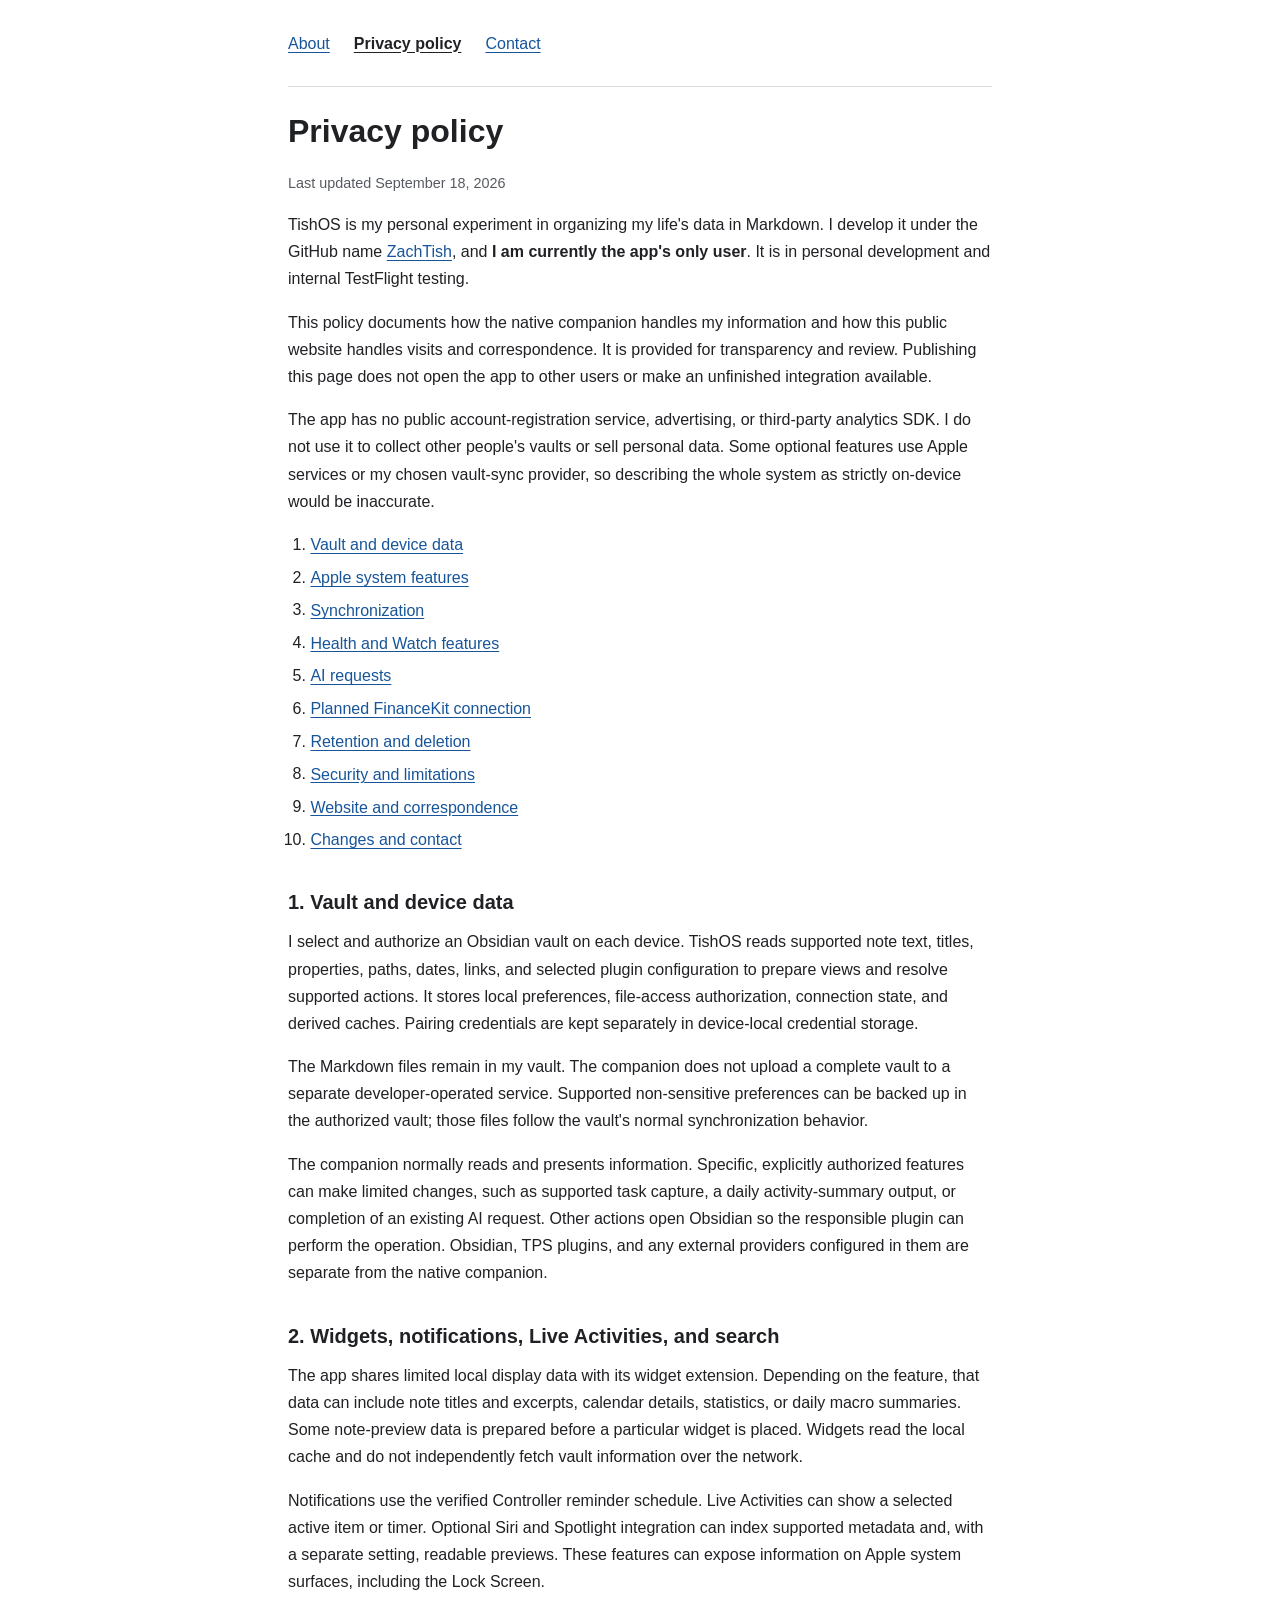
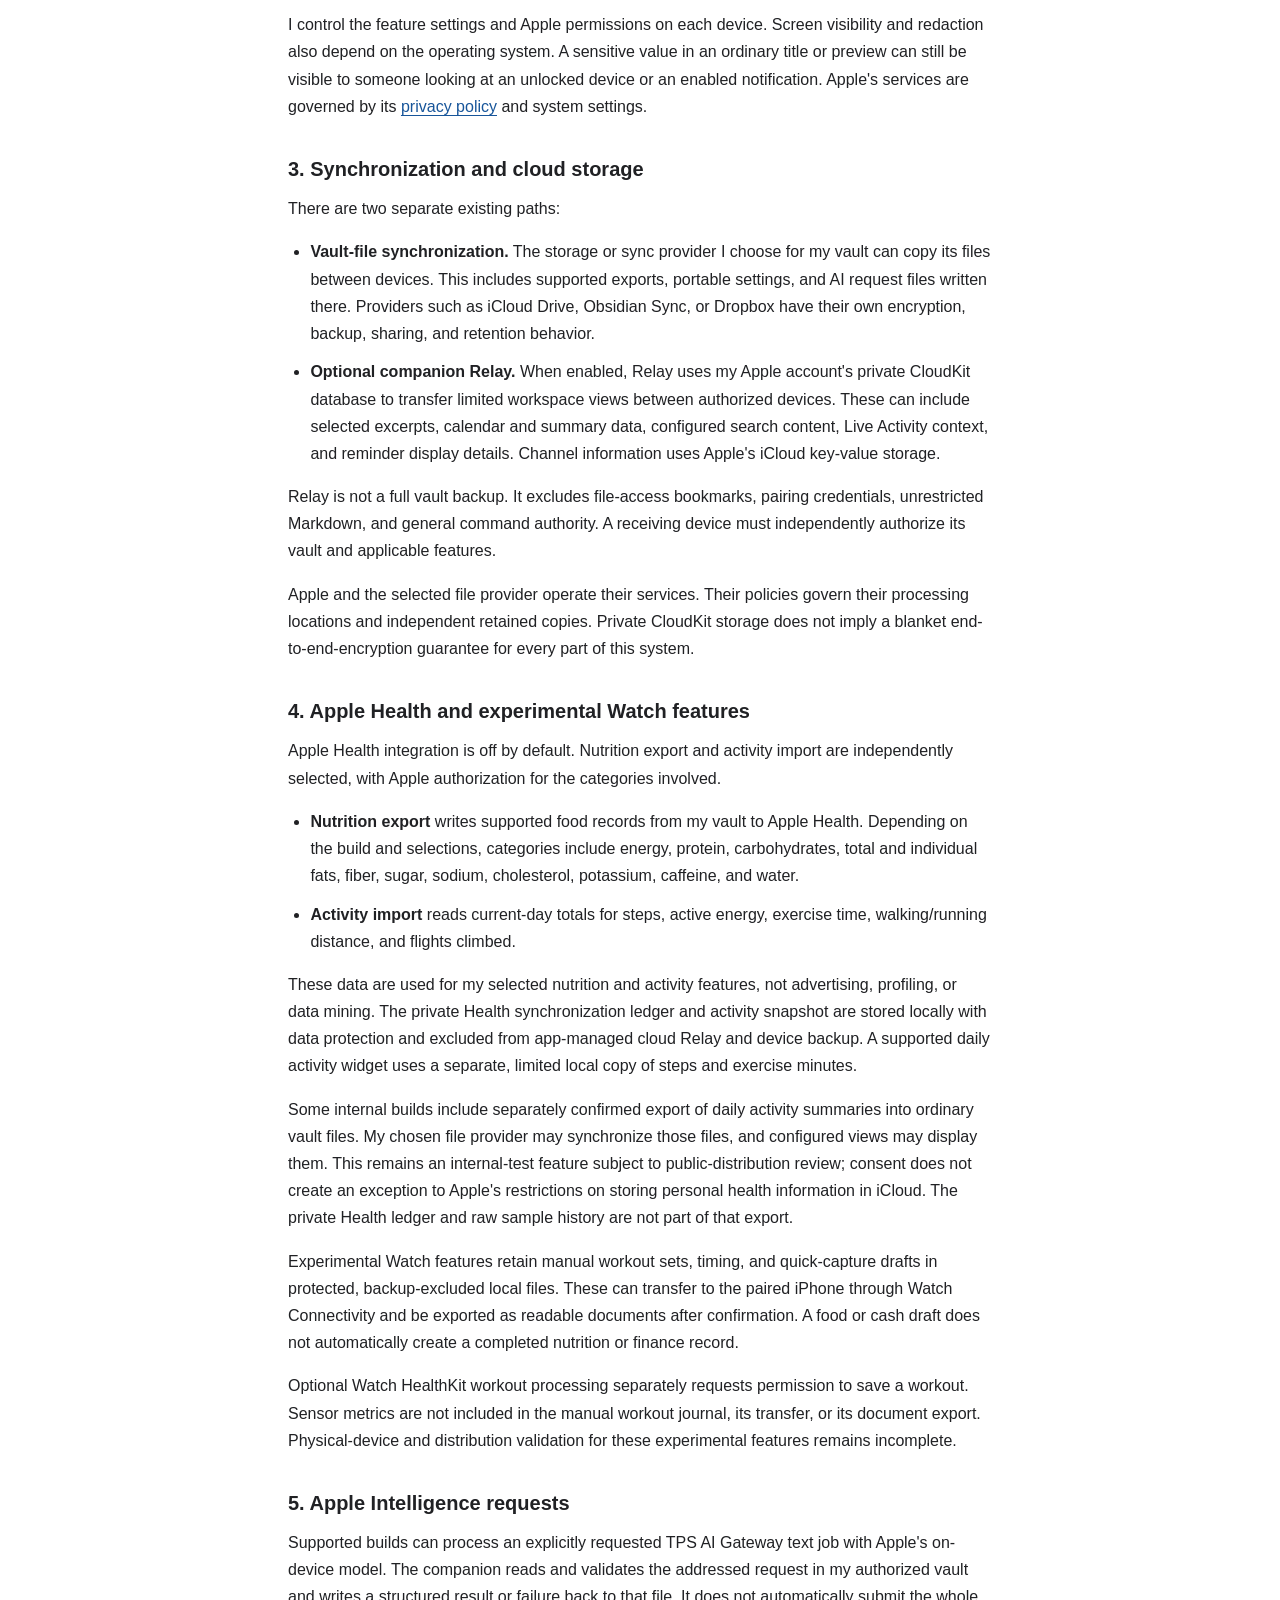
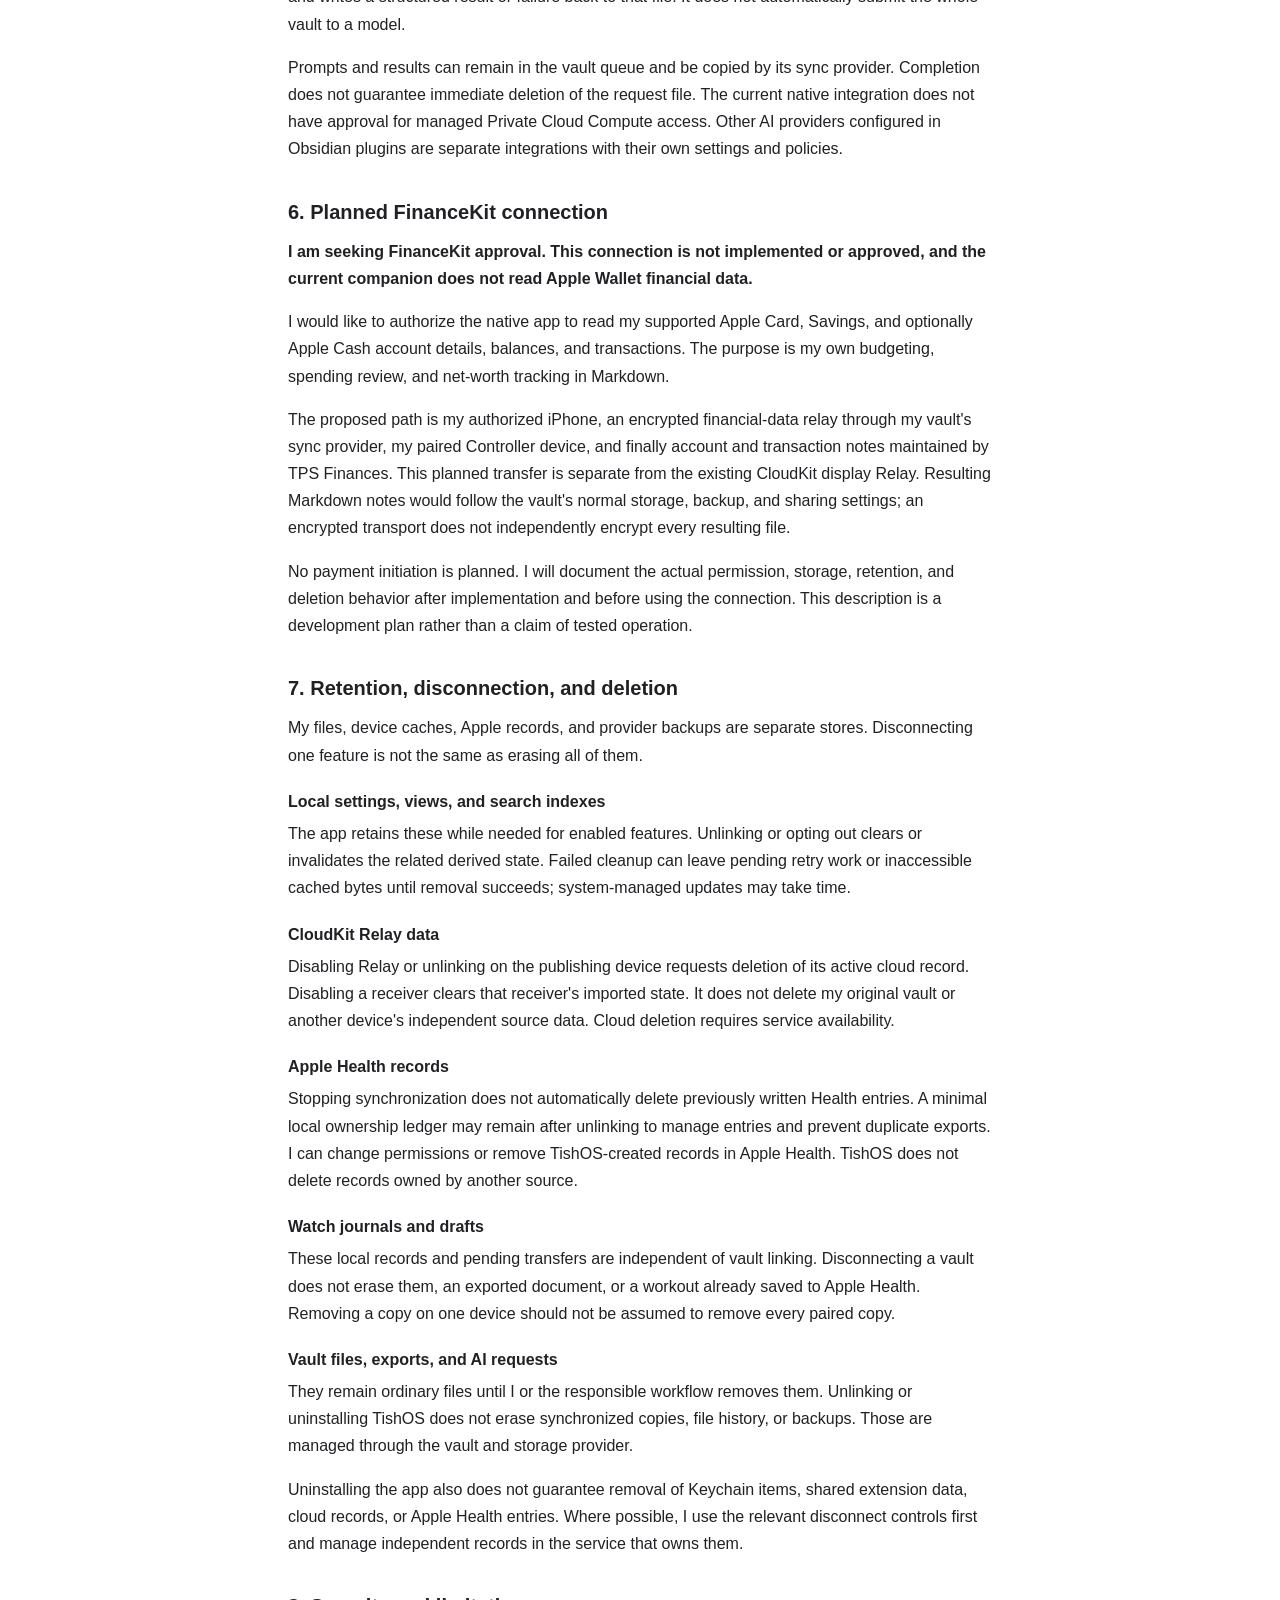
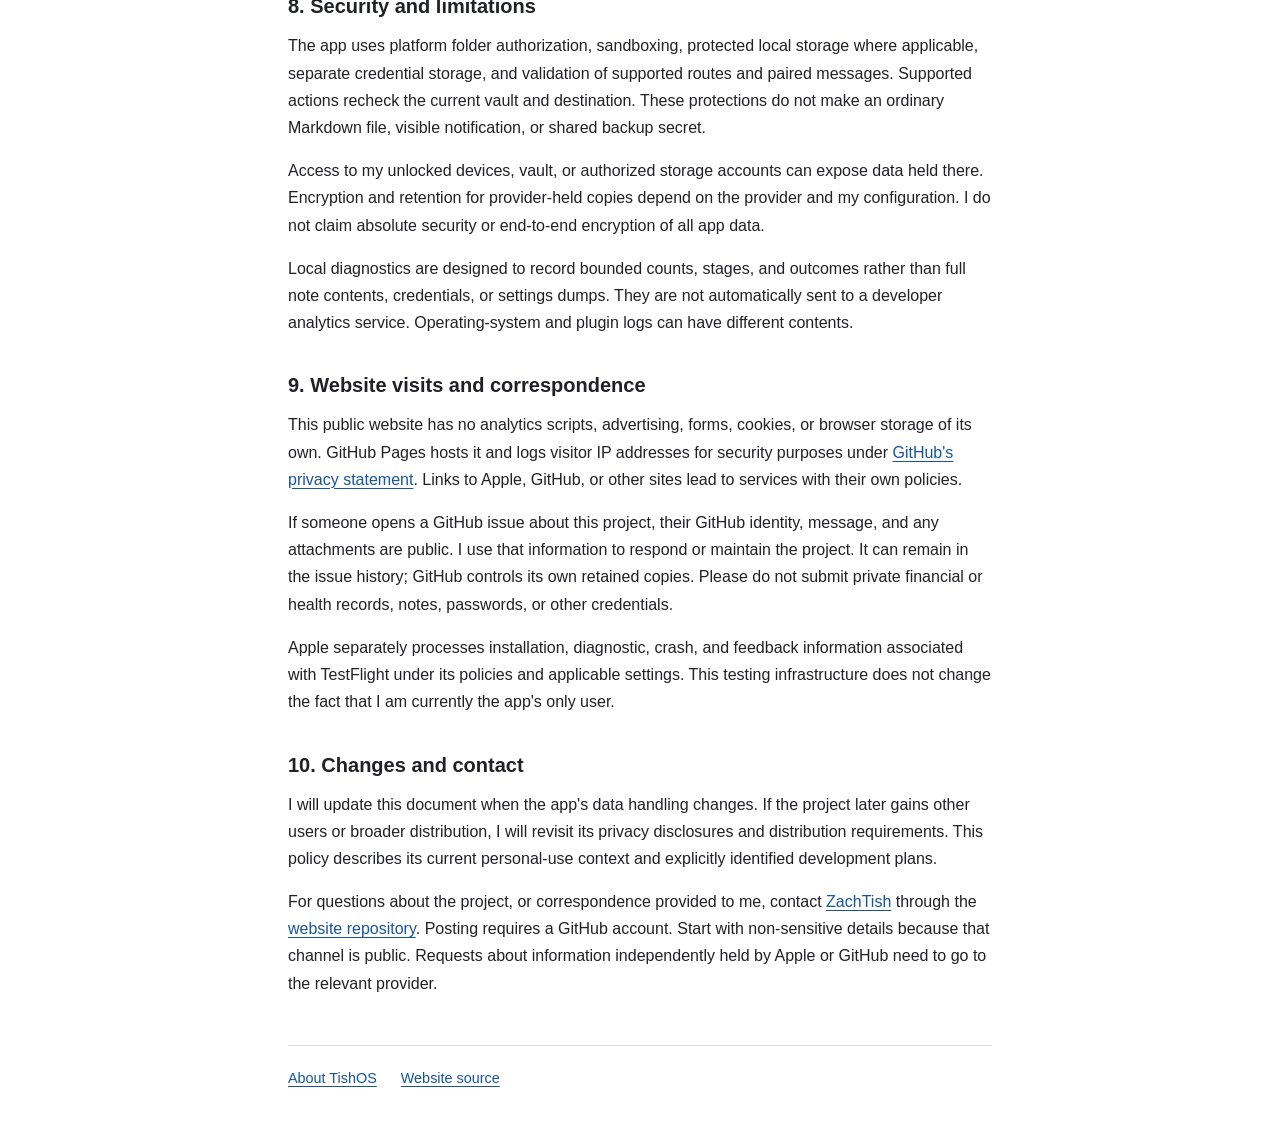
==== commit 1704c080: "docs: present TishOS as a single-user personal experiment" ====
--- a/docs/privacy/index.html
+++ b/docs/privacy/index.html
@@ -3,116 +3,91 @@
 <head>
   <meta charset="utf-8">
   <meta name="viewport" content="width=device-width, initial-scale=1">
-  <meta name="description" content="TishOS privacy policy: data categories, purposes, device and cloud boundaries, optional integrations, permissions, retention, deletion, and support.">
+  <meta name="description" content="Data handling for TishOS, my personal Markdown experiment. I am the developer and only current app user.">
   <meta name="referrer" content="no-referrer">
   <title>Privacy policy — TishOS</title>
   <link rel="stylesheet" href="../styles.css">
 </head>
 <body>
   <a class="skip-link" href="#main">Skip to content</a>
-  <header class="site-header">
-    <a class="wordmark" href="../" aria-label="TishOS home">TishOS<span aria-hidden="true">.</span></a>
-    <nav aria-label="Main navigation"><a href="../#how-it-works">How it works</a><a href="../#method">Method</a><a href="./" aria-current="page">Privacy</a><a href="../#support">Support</a></nav>
-  </header>
-  <main id="main" class="policy">
-    <div class="policy-heading"><p class="eyebrow">Effective September 18, 2026 · Expanded September 18, 2026</p><h1>Privacy policy</h1><p class="lead">What TishOS accesses, where information can go, and what happens when you turn a feature off.</p></div>
-    <p>This policy covers the native TishOS companion app and this website, maintained by <a href="https://github.com/ZachTish">ZachTish</a>. The app is currently in internal TestFlight testing. Features vary by platform and build. The proposed FinanceKit connection is described separately and is not currently available.</p>
-    <div class="policy-summary"><h2>The essentials</h2><ul><li>The companion processes an explicitly selected vault and prepares local views for Apple features.</li><li>It has no developer-hosted vault account, advertising, or third-party analytics SDK.</li><li>Optional iCloud Relay, your vault sync provider, and Apple system features have their own data boundaries.</li><li>Turning a feature off does not necessarily erase records already written to your vault or Apple Health.</li><li>Support messages and website visits have separate handling, explained below.</li></ul></div>
-    <nav class="contents" aria-label="Privacy policy contents"><p class="eyebrow">On this page</p><ol><li><a href="#scope">Scope and responsibility</a></li><li><a href="#data">Information and purposes</a></li><li><a href="#surfaces">Widgets and system features</a></li><li><a href="#relay">Vault sync and iCloud Relay</a></li><li><a href="#health">Apple Health</a></li><li><a href="#ai">Apple Intelligence</a></li><li><a href="#financekit">Planned FinanceKit access</a></li><li><a href="#control">Retention and deletion</a></li><li><a href="#security">Security and limitations</a></li><li><a href="#website">Website, support, and diagnostics</a></li><li><a href="#choices">Your choices and requests</a></li><li><a href="#changes">Changes and contact</a></li></ol></nav>
+  <header><nav aria-label="Main navigation"><a href="../">About</a><a href="./" aria-current="page">Privacy policy</a><a href="#contact">Contact</a></nav></header>
+  <main id="main">
+    <h1>Privacy policy</h1>
+    <p class="date">Last updated September 18, 2026</p>
+    <p>TishOS is my personal experiment in organizing my life's data in Markdown. I develop it under the GitHub name <a href="https://github.com/ZachTish">ZachTish</a>, and <strong>I am currently the app's only user</strong>. It is in personal development and internal TestFlight testing.</p>
+    <p>This policy documents how the native companion handles my information and how this public website handles visits and correspondence. It is provided for transparency and review. Publishing this page does not open the app to other users or make an unfinished integration available.</p>
+    <p>The app has no public account-registration service, advertising, or third-party analytics SDK. I do not use it to collect other people's vaults or sell personal data. Some optional features use Apple services or my chosen vault-sync provider, so describing the whole system as strictly on-device would be inaccurate.</p>
+    <nav class="contents" aria-label="Policy contents"><ol><li><a href="#vault">Vault and device data</a></li><li><a href="#surfaces">Apple system features</a></li><li><a href="#relay">Synchronization</a></li><li><a href="#health">Health and Watch features</a></li><li><a href="#ai">AI requests</a></li><li><a href="#financekit">Planned FinanceKit connection</a></li><li><a href="#retention">Retention and deletion</a></li><li><a href="#security">Security and limitations</a></li><li><a href="#website">Website and correspondence</a></li><li><a href="#contact">Changes and contact</a></li></ol></nav>
 
-    <section aria-labelledby="scope"><h2 id="scope">1. Scope and responsibility</h2>
-      <p>The native companion connects a user-selected Obsidian vault to supported Apple features. It is distinct from Obsidian, individual TPS plugins, storage providers, and external services a plugin may use. This policy explains the companion's role; it does not replace the policies or settings of those other products.</p>
-      <p>The companion does not upload your vault, Health records, or financial records to a developer-operated server. The developer does not have a central copy of those records merely because you use TishOS. Information you deliberately send for support is an exception and is handled as described in section 10.</p>
-      <p>TishOS does not sell personal information or use it for advertising. The current companion has no third-party analytics or tracking SDK. Its privacy manifests declare no tracking and no collected data; those declarations do not mean there are no optional network transfers or data stored by Apple and your chosen providers.</p>
+    <section aria-labelledby="vault"><h2 id="vault">1. Vault and device data</h2>
+      <p>I select and authorize an Obsidian vault on each device. TishOS reads supported note text, titles, properties, paths, dates, links, and selected plugin configuration to prepare views and resolve supported actions. It stores local preferences, file-access authorization, connection state, and derived caches. Pairing credentials are kept separately in device-local credential storage.</p>
+      <p>The Markdown files remain in my vault. The companion does not upload a complete vault to a separate developer-operated service. Supported non-sensitive preferences can be backed up in the authorized vault; those files follow the vault's normal synchronization behavior.</p>
+      <p>The companion normally reads and presents information. Specific, explicitly authorized features can make limited changes, such as supported task capture, a daily activity-summary output, or completion of an existing AI request. Other actions open Obsidian so the responsible plugin can perform the operation. Obsidian, TPS plugins, and any external providers configured in them are separate from the native companion.</p>
     </section>
 
-    <section aria-labelledby="data"><h2 id="data">2. Information accessed and why</h2>
-      <p>TishOS works with information you authorize or provide. The following describes the main categories, rather than implying every feature is enabled on every device.</p>
-      <div class="table-scroll" role="region" aria-label="Data categories and purposes" tabindex="0"><table><caption>Information used by the companion</caption><thead><tr><th scope="col">Information</th><th scope="col">Purpose and storage</th></tr></thead><tbody>
-        <tr><th scope="row">Vault records</th><td>Supported note text, titles, properties, paths, dates, links, and selected configuration are read to build views and resolve actions. Local derived caches can contain limited excerpts and metadata. TishOS does not copy the entire vault into a developer database.</td></tr>
-        <tr><th scope="row">Preferences and connections</th><td>Selected vault authorization, feature choices, device-local pairing credentials, and connection state support access and operation. Credentials are separate from ordinary display data; supported non-sensitive preferences may be backed up in the authorized vault.</td></tr>
-        <tr><th scope="row">Display and indexing data</th><td>Limited widget views, reminder text and schedules, Live Activity fields, and optionally enabled search content support Apple system surfaces. Local app/extension storage and system-managed caches are involved.</td></tr>
-        <tr><th scope="row">Health information</th><td>Explicitly selected nutrition writes and daily activity reads support Apple Health integration. A protected local ledger tracks entries the app owns; details are in section 5.</td></tr>
-        <tr><th scope="row">Watch workouts and drafts</th><td>Some internal builds retain manually entered exercise sets, workout timing, and quick-capture text or amounts locally, with paired Watch-to-iPhone transfer and explicit document export. These are separate from automatic vault import.</td></tr>
-        <tr><th scope="row">AI requests</th><td>Explicitly requested text and structured results support the Apple Intelligence bridge. Request and result files remain in the chosen vault queue; details are in section 6.</td></tr>
-        <tr><th scope="row">Operational information</th><td>Local diagnostic stages, outcomes, and counts support connection checks and troubleshooting. Support messages, TestFlight feedback, and website hosting logs have separate handling in section 10.</td></tr>
-      </tbody></table></div>
-      <p>The app's normal role is reading and presenting supported information. Certain explicitly authorized features can make narrow vault updates, such as supported task capture, activity-summary output, or completion of an existing AI request. Other actions hand off visibly to Obsidian, where the responsible plugin applies its own rules and permissions.</p>
+    <section aria-labelledby="surfaces"><h2 id="surfaces">2. Widgets, notifications, Live Activities, and search</h2>
+      <p>The app shares limited local display data with its widget extension. Depending on the feature, that data can include note titles and excerpts, calendar details, statistics, or daily macro summaries. Some note-preview data is prepared before a particular widget is placed. Widgets read the local cache and do not independently fetch vault information over the network.</p>
+      <p>Notifications use the verified Controller reminder schedule. Live Activities can show a selected active item or timer. Optional Siri and Spotlight integration can index supported metadata and, with a separate setting, readable previews. These features can expose information on Apple system surfaces, including the Lock Screen.</p>
+      <p>I control the feature settings and Apple permissions on each device. Screen visibility and redaction also depend on the operating system. A sensitive value in an ordinary title or preview can still be visible to someone looking at an unlocked device or an enabled notification. Apple's services are governed by its <a href="https://www.apple.com/legal/privacy/">privacy policy</a> and system settings.</p>
     </section>
 
-    <section aria-labelledby="surfaces"><h2 id="surfaces">3. Widgets, notifications, Live Activities, and search</h2>
-      <p>The app and its widget extension share a limited local display cache. Depending on the supported view, it can contain titles, sanitized note excerpts, calendar details, statistics, or daily macro summaries. Some preview data is prepared before you place or select a particular widget. Widgets read this cache; they do not independently fetch vault data from the network.</p>
-      <p>Notifications can include the reminder title, body, and timing supplied by the verified Controller schedule. Live Activities can show selected item or timer information. These surfaces may be visible on the Lock Screen or to someone using your device. Display redaction depends on Apple's system behavior and your settings; marking content as private is not a guarantee that a visible widget hides it.</p>
-      <p>Siri and Spotlight integration is optional and off by default. Authorizing metadata indexing and enabling readable previews are separate choices. Supported actions can open or read selected current content after validation. Apple operates Siri, Spotlight, Shortcuts, notifications, and other system services under its own settings and <a href="https://www.apple.com/legal/privacy/">privacy policy</a>.</p>
+    <section aria-labelledby="relay"><h2 id="relay">3. Synchronization and cloud storage</h2>
+      <p>There are two separate existing paths:</p>
+      <ul><li><strong>Vault-file synchronization.</strong> The storage or sync provider I choose for my vault can copy its files between devices. This includes supported exports, portable settings, and AI request files written there. Providers such as iCloud Drive, Obsidian Sync, or Dropbox have their own encryption, backup, sharing, and retention behavior.</li><li><strong>Optional companion Relay.</strong> When enabled, Relay uses my Apple account's private CloudKit database to transfer limited workspace views between authorized devices. These can include selected excerpts, calendar and summary data, configured search content, Live Activity context, and reminder display details. Channel information uses Apple's iCloud key-value storage.</li></ul>
+      <p>Relay is not a full vault backup. It excludes file-access bookmarks, pairing credentials, unrestricted Markdown, and general command authority. A receiving device must independently authorize its vault and applicable features.</p>
+      <p>Apple and the selected file provider operate their services. Their policies govern their processing locations and independent retained copies. Private CloudKit storage does not imply a blanket end-to-end-encryption guarantee for every part of this system.</p>
     </section>
 
-    <section aria-labelledby="relay"><h2 id="relay">4. Vault-file sync and optional iCloud Relay</h2>
-      <h3>Your vault's storage provider</h3><p>A vault is a folder you select. If it is stored or synchronized through iCloud Drive, Obsidian Sync, Dropbox, or another provider, that provider can transfer files written there, including supported exports, AI request files, and portable preferences. The provider's account, encryption, backup, retention, and sharing settings apply. TishOS does not control the provider's independent copies or retention.</p>
-      <h3>The companion's Relay connection</h3><p>Relay is separately enabled and uses your Apple account's private CloudKit database to transfer supported, limited workspace projections between authorized devices. These can include selected note excerpts, calendar and summary information, bounded search content where configured, Live Activity context, and reminder display details. Channel information uses Apple's iCloud key-value storage.</p>
-      <p>The Relay projection is not a complete vault backup. File-access bookmarks, pairing credentials, unrestricted Markdown, and general command authority are not included. Each receiving device must independently authorize its local vault and applicable features. Apple operates the iCloud infrastructure; private-account storage is not a promise that the developer controls Apple's processing or that every data category has the same encryption guarantees.</p>
-      <p>The developer does not choose a geographic processing region for Apple's services, GitHub hosting, or your file provider. Their applicable policies and account arrangements govern where they process information.</p>
+    <section aria-labelledby="health"><h2 id="health">4. Apple Health and experimental Watch features</h2>
+      <p>Apple Health integration is off by default. Nutrition export and activity import are independently selected, with Apple authorization for the categories involved.</p>
+      <ul><li><strong>Nutrition export</strong> writes supported food records from my vault to Apple Health. Depending on the build and selections, categories include energy, protein, carbohydrates, total and individual fats, fiber, sugar, sodium, cholesterol, potassium, caffeine, and water.</li><li><strong>Activity import</strong> reads current-day totals for steps, active energy, exercise time, walking/running distance, and flights climbed.</li></ul>
+      <p>These data are used for my selected nutrition and activity features, not advertising, profiling, or data mining. The private Health synchronization ledger and activity snapshot are stored locally with data protection and excluded from app-managed cloud Relay and device backup. A supported daily activity widget uses a separate, limited local copy of steps and exercise minutes.</p>
+      <p>Some internal builds include separately confirmed export of daily activity summaries into ordinary vault files. My chosen file provider may synchronize those files, and configured views may display them. This remains an internal-test feature subject to public-distribution review; consent does not create an exception to Apple's restrictions on storing personal health information in iCloud. The private Health ledger and raw sample history are not part of that export.</p>
+      <p>Experimental Watch features retain manual workout sets, timing, and quick-capture drafts in protected, backup-excluded local files. These can transfer to the paired iPhone through Watch Connectivity and be exported as readable documents after confirmation. A food or cash draft does not automatically create a completed nutrition or finance record.</p>
+      <p>Optional Watch HealthKit workout processing separately requests permission to save a workout. Sensor metrics are not included in the manual workout journal, its transfer, or its document export. Physical-device and distribution validation for these experimental features remains incomplete.</p>
     </section>
 
-    <section aria-labelledby="health"><h2 id="health">5. Optional Apple Health integration</h2>
-      <p>Apple Health integration is off by default. On supported devices, you independently choose nutrition export and activity import, then authorize selected categories through Apple's permission system. Enabling the general integration alone does not request every Health category.</p>
-      <ul><li><strong>Nutrition export:</strong> write supported vault food entries to Apple Health. Depending on your installed build and selections, categories include dietary energy, protein, carbohydrates, total fat, saturated/monounsaturated/polyunsaturated fats, fiber, sugar, sodium, cholesterol, potassium, caffeine, and water.</li><li><strong>Activity import:</strong> read current-day totals for steps, active energy, exercise time, walking/running distance, and flights climbed.</li></ul>
-      <p>These data support the selected nutrition and activity features. They are not used for advertising, profiling, or data mining. The private synchronization ledger and activity snapshot stay in protected local storage excluded from app-managed cloud Relay and device backup. The ledger retains minimal ownership and revision information to manage TishOS-created Health entries and prevent duplicates.</p>
-      <p>A supported daily activity widget can have a separate local projection of today's steps and exercise minutes. It does not receive the private Health ledger or raw sample history and is not sent through Relay. Its visibility follows the system-surface considerations in section 3.</p>
-      <p>Some internal test builds offer separately confirmed output of daily activity summaries into ordinary vault files. The selected file provider may then upload those files, and configured workspace views may show their values. This test feature remains subject to public-distribution review; user consent is not presented as an exception to Apple's restrictions on storing personal health information in iCloud. The private Health ledger and direct Health sample history are not part of that export.</p>
-      <h3>Internal Watch workout and capture features</h3><p>Some internal builds also include a Watch workout journal and quick-capture drafts for notes, food, or cash expenses. Manually entered sets, timing, draft text, and any entered amount are stored in protected, backup-excluded local files and can transfer to the paired iPhone through Watch Connectivity. A cash or food draft is not automatically a completed finance or nutrition transaction.</p>
-      <p>Optional Watch HealthKit workout processing separately requests permission to save a workout. Sensor metrics are not included in the manual journal, its Watch-to-iPhone transfer, or its document export. The iPhone offers explicitly confirmed export of a readable document; the destination provider may synchronize that export. These features are under internal testing, with physical-device and distribution validation still required.</p>
+    <section aria-labelledby="ai"><h2 id="ai">5. Apple Intelligence requests</h2>
+      <p>Supported builds can process an explicitly requested TPS AI Gateway text job with Apple's on-device model. The companion reads and validates the addressed request in my authorized vault and writes a structured result or failure back to that file. It does not automatically submit the whole vault to a model.</p>
+      <p>Prompts and results can remain in the vault queue and be copied by its sync provider. Completion does not guarantee immediate deletion of the request file. The current native integration does not have approval for managed Private Cloud Compute access. Other AI providers configured in Obsidian plugins are separate integrations with their own settings and policies.</p>
     </section>
 
-    <section aria-labelledby="ai"><h2 id="ai">6. Optional Apple Intelligence requests</h2>
-      <p>On supported devices and builds, an explicitly requested TPS AI Gateway text job can be processed with Apple's on-device model. TishOS reads the specifically addressed job from the authorized vault, validates it, and writes a structured result or failure back to that request file. It does not automatically send all notes to an AI model.</p>
-      <p>Prompts and results can remain in the vault queue and be synchronized by the vault provider. Completing a request does not itself promise immediate deletion of those files; the producing workflow and your file-management choices determine their later retention.</p>
-      <p>The current integration does not have approval for Apple's managed Private Cloud Compute access and does not promise that service. Other AI providers configured in Obsidian plugins are separate integrations; review their settings and policies before sending them content.</p>
+    <section aria-labelledby="financekit"><h2 id="financekit">6. Planned FinanceKit connection</h2>
+      <p><strong>I am seeking FinanceKit approval. This connection is not implemented or approved, and the current companion does not read Apple Wallet financial data.</strong></p>
+      <p>I would like to authorize the native app to read my supported Apple Card, Savings, and optionally Apple Cash account details, balances, and transactions. The purpose is my own budgeting, spending review, and net-worth tracking in Markdown.</p>
+      <p>The proposed path is my authorized iPhone, an encrypted financial-data relay through my vault's sync provider, my paired Controller device, and finally account and transaction notes maintained by TPS Finances. This planned transfer is separate from the existing CloudKit display Relay. Resulting Markdown notes would follow the vault's normal storage, backup, and sharing settings; an encrypted transport does not independently encrypt every resulting file.</p>
+      <p>No payment initiation is planned. I will document the actual permission, storage, retention, and deletion behavior after implementation and before using the connection. This description is a development plan rather than a claim of tested operation.</p>
     </section>
 
-    <section aria-labelledby="financekit"><h2 id="financekit">7. Planned Apple Wallet / FinanceKit connection</h2>
-      <p><strong>FinanceKit approval is being pursued. The connection is not implemented or available, and the current companion does not read Apple Wallet financial data.</strong></p>
-      <p>The proposed feature would request your permission to read supported Apple Card, Savings, and Apple Cash account information, balances, and transactions. Its purpose would be personal budgeting, spending review, and net-worth tracking through account and transaction notes in your user-controlled vault.</p>
-      <p>The intended path is your authorized iPhone → an encrypted financial-data relay through your selected vault sync provider → your paired Controller device → account and transaction notes. This planned relay is distinct from the companion's existing CloudKit display Relay. The resulting Markdown notes would use the vault's normal storage, backup, and sharing settings; the proposed encrypted transport does not mean every resulting file is independently encrypted.</p>
-      <p>No payment initiation or developer-hosted financial account service is planned. The policy, permission disclosures, retention and deletion behavior, and implementation will be updated and validated before this connection becomes available. This description is a development plan, not an assertion of Apple approval or currently verified operation.</p>
+    <section aria-labelledby="retention"><h2 id="retention">7. Retention, disconnection, and deletion</h2>
+      <p>My files, device caches, Apple records, and provider backups are separate stores. Disconnecting one feature is not the same as erasing all of them.</p>
+      <dl>
+        <dt>Local settings, views, and search indexes</dt><dd>The app retains these while needed for enabled features. Unlinking or opting out clears or invalidates the related derived state. Failed cleanup can leave pending retry work or inaccessible cached bytes until removal succeeds; system-managed updates may take time.</dd>
+        <dt>CloudKit Relay data</dt><dd>Disabling Relay or unlinking on the publishing device requests deletion of its active cloud record. Disabling a receiver clears that receiver's imported state. It does not delete my original vault or another device's independent source data. Cloud deletion requires service availability.</dd>
+        <dt>Apple Health records</dt><dd>Stopping synchronization does not automatically delete previously written Health entries. A minimal local ownership ledger may remain after unlinking to manage entries and prevent duplicate exports. I can change permissions or remove TishOS-created records in Apple Health. TishOS does not delete records owned by another source.</dd>
+        <dt>Watch journals and drafts</dt><dd>These local records and pending transfers are independent of vault linking. Disconnecting a vault does not erase them, an exported document, or a workout already saved to Apple Health. Removing a copy on one device should not be assumed to remove every paired copy.</dd>
+        <dt>Vault files, exports, and AI requests</dt><dd>They remain ordinary files until I or the responsible workflow removes them. Unlinking or uninstalling TishOS does not erase synchronized copies, file history, or backups. Those are managed through the vault and storage provider.</dd>
+      </dl>
+      <p>Uninstalling the app also does not guarantee removal of Keychain items, shared extension data, cloud records, or Apple Health entries. Where possible, I use the relevant disconnect controls first and manage independent records in the service that owns them.</p>
     </section>
 
-    <section aria-labelledby="control"><h2 id="control">8. Retention and deletion</h2>
-      <p>There is no single retention period for all information because your vault, device, Apple services, and support records are separate stores. The important distinctions are:</p>
-      <dl class="retention-list">
-        <div><dt>Local settings, display caches, and search indexes</dt><dd>Retained while needed for the enabled features. Unlinking or opting out clears or invalidates the applicable derived state. Cleanup failures can leave retry work or undisplayable cached bytes until removal succeeds. System-managed display and indexing updates may not be immediate.</dd></div>
-        <div><dt>The active CloudKit Relay projection</dt><dd>Disabling Relay or unlinking on the publishing device requests deletion of its active record. Disabling a receiver removes that receiver's imported state; it does not erase the source vault or another device's independent source data. A pending cloud deletion needs service availability and may complete later.</dd></div>
-        <div><dt>Apple Health entries and ownership information</dt><dd>Disabling synchronization stops future work but does not automatically erase previously written Health entries. A minimal local ownership ledger may remain after unlinking to manage entries and prevent duplicate exports. Manage permissions and TishOS-created records through Apple Health. The app does not delete another source's Health entries.</dd></div>
-        <div><dt>Vault files, exports, and AI queue files</dt><dd>These remain ordinary files until you or the responsible workflow removes them. Unlinking TishOS or uninstalling it does not delete your vault, cloud copies, file history, or backups. Manage them through your vault and chosen provider.</dd></div>
-        <div><dt>Watch workout journals and capture drafts</dt><dd>Local journals, draft inboxes, and pending transfer records are independent of vault linking. Disconnecting a vault does not delete them, an exported document, or a workout already saved to Apple Health. Manage any exported or Health records in their destination; do not assume clearing one device clears the paired device.</dd></div>
-        <div><dt>Support and testing feedback</dt><dd>Voluntarily supplied messages can be retained to resolve problems and maintain a support record. GitHub issues may remain public in repository history; Apple controls TestFlight feedback retention. Removing a visible post may not remove historical, cached, or provider-held copies.</dd></div>
-      </dl>
-      <p>Deleting the app is not a complete erasure request for independent stores. It does not guarantee removal of Keychain items, shared extension data, iCloud records, Apple Health entries, or backups. Use the app's relevant disconnect controls before uninstalling where possible, and manage remaining copies in the service that owns them.</p>
+    <section aria-labelledby="security"><h2 id="security">8. Security and limitations</h2>
+      <p>The app uses platform folder authorization, sandboxing, protected local storage where applicable, separate credential storage, and validation of supported routes and paired messages. Supported actions recheck the current vault and destination. These protections do not make an ordinary Markdown file, visible notification, or shared backup secret.</p>
+      <p>Access to my unlocked devices, vault, or authorized storage accounts can expose data held there. Encryption and retention for provider-held copies depend on the provider and my configuration. I do not claim absolute security or end-to-end encryption of all app data.</p>
+      <p>Local diagnostics are designed to record bounded counts, stages, and outcomes rather than full note contents, credentials, or settings dumps. They are not automatically sent to a developer analytics service. Operating-system and plugin logs can have different contents.</p>
     </section>
 
-    <section aria-labelledby="security"><h2 id="security">9. Security and practical limits</h2>
-      <p>TishOS uses platform folder authorization, sandboxing, protected local storage where applicable, device-local credential storage, and validation of supported routes and paired messages. Credentials are not ordinary widget display fields. Supported handoffs recheck the current vault and destination rather than treating a link alone as unrestricted authority.</p>
-      <p>These measures do not make every vault file or displayed field secret. A sensitive value written into a normal title, excerpt, or property may appear in a configured view. Someone with access to your unlocked device, shared vault, backup, or authorized storage account may see information there. Choose permissions, widget placements, notification previews, and vault sharing accordingly.</p>
-      <p>Network services and backups use the protections supplied by their operators and your configuration. This policy makes no blanket end-to-end-encryption claim for all TishOS data and no guarantee of absolute security.</p>
+    <section aria-labelledby="website"><h2 id="website">9. Website visits and correspondence</h2>
+      <p>This public website has no analytics scripts, advertising, forms, cookies, or browser storage of its own. GitHub Pages hosts it and logs visitor IP addresses for security purposes under <a href="https://docs.github.com/en/site-policy/privacy-policies/github-general-privacy-statement">GitHub's privacy statement</a>. Links to Apple, GitHub, or other sites lead to services with their own policies.</p>
+      <p>If someone opens a GitHub issue about this project, their GitHub identity, message, and any attachments are public. I use that information to respond or maintain the project. It can remain in the issue history; GitHub controls its own retained copies. Please do not submit private financial or health records, notes, passwords, or other credentials.</p>
+      <p>Apple separately processes installation, diagnostic, crash, and feedback information associated with TestFlight under its policies and applicable settings. This testing infrastructure does not change the fact that I am currently the app's only user.</p>
     </section>
 
-    <section aria-labelledby="website"><h2 id="website">10. Website, support, and diagnostics</h2>
-      <h3>This website</h3><p>The site has no analytics scripts, advertising, forms, cookies, or browser storage of its own. GitHub Pages hosts the public files and logs visitor IP addresses for security purposes. GitHub's <a href="https://docs.github.com/en/site-policy/privacy-policies/github-general-privacy-statement">privacy statement</a> explains its hosting and account processing. Following a link to another website subjects that visit to the destination's practices.</p>
-      <h3>Voluntary support messages</h3><p>Messages submitted through <a href="https://github.com/ZachTish/tishos-website/issues/new/choose">GitHub issues</a> include your GitHub identity and the text or attachments you choose to provide. They are used for responding, troubleshooting, and maintaining the project. Issues are public. Do not post health or financial records, private notes, credentials, or screenshots containing personal information. Describe the problem in general terms first.</p>
-      <h3>App diagnostics and TestFlight</h3><p>The companion's local diagnostic logging is designed to use bounded counts, stages, and outcomes rather than note bodies, credentials, or full settings. Logs are not automatically sent to a developer analytics service. If you choose to share a diagnostic file, review it first; surrounding operating-system or plugin logs may have different content.</p>
-      <p>Apple may separately process installation, crash, diagnostic, and feedback information for TestFlight or App Store services. Feedback and screenshots you choose to submit through TestFlight can be available to the developer. That processing is governed by Apple's policies and your applicable settings.</p>
-    </section>
-
-    <section aria-labelledby="choices"><h2 id="choices">11. Your choices and privacy requests</h2>
-      <p>You can choose a different vault or unlink it, disable optional connections and system surfaces, change Apple permissions in system settings, remove Health records through Apple Health, and manage vault files through your storage provider. Turning off one feature does not automatically turn off other independently enabled features.</p>
-      <p>Depending on where you live, privacy laws may provide rights relating to information held about you. For questions about information you provided directly to the developer, start with a non-sensitive request through the contact route below. Existing internal testers can also use TestFlight feedback. We do not need your vault, bank credentials, or complete Health history to receive a privacy question.</p>
-      <p>The developer cannot retrieve or erase your local vault or private Apple account data on your behalf. Requests concerning a provider's independently held information need to go to that provider. A public support comment is not a private document-submission channel.</p>
-    </section>
-
-    <section aria-labelledby="changes"><h2 id="changes">12. Changes and contact</h2>
-      <p>We will update this page when data handling changes and revise the date above. New integrations must be described according to their actual implementation before becoming available; this page alone does not enable a feature or grant permission. The website repository preserves the policy's revision history.</p>
-      <p>Maintainer: <a href="https://github.com/ZachTish">ZachTish</a>. Public support and privacy questions: <a href="https://github.com/ZachTish/tishos-website/issues/new/choose">TishOS website issues</a>. Posting requires a GitHub account. Existing testers may use their TestFlight feedback channel for non-public testing feedback.</p>
+    <section aria-labelledby="contact"><h2 id="contact">10. Changes and contact</h2>
+      <p>I will update this document when the app's data handling changes. If the project later gains other users or broader distribution, I will revisit its privacy disclosures and distribution requirements. This policy describes its current personal-use context and explicitly identified development plans.</p>
+      <p>For questions about the project, or correspondence provided to me, contact <a href="https://github.com/ZachTish">ZachTish</a> through the <a href="https://github.com/ZachTish/tishos-website/issues">website repository</a>. Posting requires a GitHub account. Start with non-sensitive details because that channel is public. Requests about information independently held by Apple or GitHub need to go to the relevant provider.</p>
     </section>
   </main>
-  <footer><span>TishOS · Maintained by ZachTish</span><div><a href="../">About TishOS</a><a href="https://github.com/ZachTish/tishos-website">Website source</a></div></footer>
+  <footer><a href="../">About TishOS</a><a href="https://github.com/ZachTish/tishos-website">Website source</a></footer>
 </body>
 </html>
--- a/docs/styles.css
+++ b/docs/styles.css
@@ -1,114 +1,48 @@
 :root {
   color-scheme: light dark;
-  --bg: #f8fafc;
-  --surface: #eef2f7;
-  --ink: #172133;
-  --muted: #516176;
-  --line: #d4dde8;
-  --accent: #185bc0;
+  --background: #ffffff;
+  --text: #202124;
+  --muted: #575b61;
+  --link: #17559a;
+  --border: #d9dde2;
   font-family: -apple-system, BlinkMacSystemFont, "Segoe UI", sans-serif;
   font-size: 100%;
 }
 * { box-sizing: border-box; }
-body { margin: 0; color: var(--ink); background: var(--bg); line-height: 1.7; }
-a { color: var(--accent); text-underline-offset: .22em; }
+body { max-width: 47rem; margin: 0 auto; padding: 0 1.5rem; color: var(--text); background: var(--background); line-height: 1.7; }
+header { padding: 1.5rem 0; border-bottom: 1px solid var(--border); }
+nav, footer { display: flex; flex-wrap: wrap; gap: .5rem 1.5rem; }
+a { color: var(--link); text-underline-offset: .2em; }
 a:hover { text-decoration-thickness: 2px; }
-a:focus-visible, .table-scroll:focus-visible { outline: 3px solid var(--accent); outline-offset: 5px; border-radius: 3px; }
-p, li, a, td, th, dd { overflow-wrap: anywhere; }
-[id] { scroll-margin-top: 1.5rem; }
-.site-header, main, footer { width: min(100% - 3rem, 60rem); margin-inline: auto; }
-.site-header { display: flex; justify-content: space-between; align-items: center; gap: 1.5rem; padding-block: 1.7rem; border-bottom: 1px solid var(--line); }
-.wordmark { color: var(--ink); font-size: 1.5rem; font-weight: 750; letter-spacing: -.06em; text-decoration: none; }
-.wordmark span { color: var(--accent); }
-.site-header nav { display: flex; gap: 1.5rem; flex-wrap: wrap; }
-.site-header nav a { color: var(--muted); font-size: .9375rem; padding-block: .5rem; text-decoration: none; }
-.site-header nav a[aria-current="page"] { color: var(--ink); text-decoration: underline; text-decoration-color: var(--accent); text-decoration-thickness: 2px; }
-h1, h2, h3 { line-height: 1.2; letter-spacing: -.035em; text-wrap: balance; }
-h1 { font-size: clamp(2.6rem, 7vw, 4.7rem); font-weight: 680; margin: .8rem 0 1.5rem; }
-h2 { font-size: 1.7rem; margin: 0 0 1rem; font-weight: 650; }
-h3 { font-size: 1.2rem; line-height: 1.35; margin: 0 0 .65rem; font-weight: 650; }
+a:focus-visible { outline: 2px solid var(--link); outline-offset: 4px; }
+nav a { padding-block: .35rem; }
+nav a[aria-current="page"] { color: var(--text); font-weight: 600; }
+main { padding: 1.5rem 0 2rem; }
+h1 { font-size: 2rem; line-height: 1.25; margin: 0 0 1.2rem; font-weight: 650; }
+h2 { font-size: 1.25rem; line-height: 1.4; margin: 2.2rem 0 .75rem; font-weight: 650; }
+h3 { font-size: 1.05rem; line-height: 1.4; margin: 1.4rem 0 .5rem; }
 p { margin: 0 0 1rem; }
-.intro { padding-block: 4.5rem 4rem; max-width: 47rem; }
-.eyebrow { color: var(--muted); font-size: .875rem; font-weight: 600; letter-spacing: .04em; }
-.lead { color: var(--muted); font-size: 1.2rem; line-height: 1.65; max-width: 43rem; }
-.status { display: inline-block; color: var(--accent); background: var(--surface); font-size: .875rem; font-weight: 600; padding: .45rem .85rem; border-radius: .5rem; margin: .75rem 0 0; }
-.intro-links { display: flex; flex-wrap: wrap; gap: .8rem 1.8rem; margin-top: 1.8rem; }
-.intro-links a { padding-block: .4rem; font-weight: 600; }
-.section { padding-block: 3rem; border-top: 1px solid var(--line); }
-.section-heading { max-width: 45rem; margin-bottom: 1.5rem; }
-.section-heading h2 { font-size: clamp(1.8rem, 4vw, 2.2rem); }
-.section-heading > p:last-child { color: var(--muted); }
-.feature-list article { display: grid; grid-template-columns: 3rem 1fr; gap: 1.5rem; padding-block: 1.6rem; border-bottom: 1px solid var(--line); }
-.feature-list article:last-child { border-bottom: 0; padding-bottom: 0; }
-.feature-index { font-variant-numeric: tabular-nums; color: var(--accent); padding-top: .15rem; }
-.feature-list p { color: var(--muted); margin: 0; max-width: 45rem; }
-.principles, .use-cases { display: grid; grid-template-columns: repeat(2, minmax(0, 1fr)); gap: 2rem 2.5rem; margin-block: 2rem; }
-.principles article, .use-cases article { min-width: 0; }
-.principles p, .use-cases p { margin-bottom: 0; color: var(--muted); }
-.example, .callout { border-left: 3px solid var(--accent); padding: .4rem 0 .4rem 1.5rem; margin-top: 2.4rem; }
-.example p:last-child, .callout p:last-child { margin-bottom: 0; }
-.steps { list-style: decimal-leading-zero; padding-left: 2.5rem; margin-top: 2rem; }
-.steps li { padding-left: .7rem; margin-bottom: 1.7rem; }
-.steps li::marker { color: var(--accent); font-variant-numeric: tabular-nums; font-weight: 600; }
-.steps p { color: var(--muted); max-width: 47rem; }
-.availability p { max-width: 49rem; }
-.support { padding-block: 3rem; border-top: 1px solid var(--line); }
-.support h2 { max-width: 41rem; }
-.button { display: inline-block; padding: .65rem 1.1rem; margin-block: .4rem; color: var(--bg); background: var(--ink); border-radius: .5rem; font-weight: 600; text-decoration: none; }
-.small { font-size: .875rem; color: var(--muted); max-width: 45rem; }
-footer { border-top: 1px solid var(--line); padding-block: 1.5rem 2rem; display: flex; flex-wrap: wrap; gap: 1rem; justify-content: space-between; font-size: .875rem; color: var(--muted); }
-footer div { display: flex; flex-wrap: wrap; gap: 1.3rem; }
-.policy { max-width: 49rem; padding-bottom: 2rem; }
-.policy-heading { padding-block: 3.5rem 1.5rem; }
-.policy h1 { font-size: clamp(2.4rem, 6vw, 3.5rem); }
-.policy section { margin-top: 3rem; padding-top: 1.5rem; border-top: 1px solid var(--line); }
-.policy h2 { font-size: 1.4rem; line-height: 1.35; }
-.policy h3 { font-size: 1.1rem; margin-top: 1.5rem; }
-.policy li { padding-left: .25rem; margin-bottom: .65rem; }
-.policy ul { padding-left: 1.3rem; }
-.policy-summary { background: var(--surface); padding: 1.6rem; margin-block: 2rem; border-radius: .65rem; }
-.policy-summary ul { margin-bottom: 0; }
-.contents { padding-block: .5rem; }
-.contents ol { display: grid; grid-template-columns: repeat(2, minmax(0, 1fr)); gap: .5rem 2rem; padding-left: 1.5rem; }
-.contents a { font-size: .9375rem; padding-block: .2rem; display: inline-block; }
-.contents li { margin-bottom: 0; }
-.table-scroll { max-width: 100%; overflow-x: auto; margin-block: 1.5rem; border: 1px solid var(--line); border-radius: .5rem; }
-table { width: 100%; border-collapse: collapse; font-size: .9375rem; }
-caption { text-align: left; padding: .8rem 1rem; font-weight: 600; background: var(--surface); }
-th, td { padding: 1rem; text-align: left; vertical-align: top; border-bottom: 1px solid var(--line); }
-thead th { background: var(--surface); }
-tbody th { width: 28%; font-weight: 600; }
-tbody tr:last-child th, tbody tr:last-child td { border-bottom: 0; }
-.retention-list { margin-block: 1.5rem; }
-.retention-list div { padding: 1.1rem 0; border-bottom: 1px solid var(--line); }
-.retention-list div:first-child { border-top: 1px solid var(--line); }
-dt { font-weight: 650; margin-bottom: .4rem; }
-dd { margin: 0; }
-.skip-link { position: absolute; top: .5rem; left: 1rem; padding: .7rem 1rem; background: var(--bg); border: 2px solid var(--accent); transform: translateY(-200%); z-index: 2; }
+ul, ol { padding-left: 1.4rem; }
+li { margin-bottom: .7rem; }
+p, li, a, code, dd { overflow-wrap: anywhere; }
+code { font-size: .92em; }
+.date, footer { color: var(--muted); font-size: .9rem; }
+footer { padding: 1.25rem 0 2rem; border-top: 1px solid var(--border); }
+[id] { scroll-margin-top: 1rem; }
+dt { font-weight: 600; margin-top: 1.2rem; }
+dd { margin: .3rem 0 1rem; }
+.contents { display: block; }
+.contents ol { margin-top: .5rem; }
+.contents li { margin-bottom: .35rem; }
+.skip-link { position: absolute; top: .5rem; left: 1rem; padding: .6rem; background: var(--background); border: 2px solid var(--link); transform: translateY(-200%); }
 .skip-link:focus { transform: translateY(0); }
-@media (max-width: 42rem) {
-  .site-header, main, footer { width: calc(100% - 2rem); }
-  .site-header { gap: .6rem 1.5rem; flex-wrap: wrap; padding-block: 1rem; }
-  .site-header nav { gap: .25rem 1.1rem; }
-  .intro { padding-block: 2.8rem 2.5rem; }
-  .section { padding-block: 2.4rem; }
-  .feature-list article { grid-template-columns: 1.7rem 1fr; gap: .8rem; }
-  .principles, .use-cases { grid-template-columns: 1fr; gap: 1.6rem; }
-  .example, .callout { padding-left: 1rem; }
-  .policy-heading { padding-top: 2.5rem; }
-  .contents ol { grid-template-columns: 1fr; gap: .4rem; }
-  .policy-summary { padding: 1.2rem; }
-  th, td { padding: .8rem .65rem; }
-  tbody th { width: 31%; }
-}
+@media (max-width: 30rem) { body { padding-inline: 1rem; } nav, footer { gap: .4rem 1rem; } }
 @media (prefers-color-scheme: dark) {
-  :root { --bg: #121923; --surface: #1c293b; --ink: #eef3fa; --muted: #adbbcd; --line: #344154; --accent: #84b9ff; }
+  :root { --background: #191b1e; --text: #e9eaec; --muted: #b5b9bf; --link: #9bc5ff; --border: #41454b; }
 }
 @media print {
-  :root { color-scheme: light; --bg: white; --ink: black; --muted: #333; --line: #ccc; --accent: #174d8d; }
-  .site-header, main, footer { width: 100%; }
-  .skip-link, nav, .intro-links { display: none; }
-  .policy-heading { padding-top: 1rem; }
+  :root { color-scheme: light; --background: white; --text: black; --muted: #444444; --link: #17559a; --border: #cccccc; }
+  body { max-width: none; padding: 0; }
+  header, footer, .skip-link, .contents { display: none; }
   h2, h3, dt { break-after: avoid; }
-  .table-scroll { overflow: visible; }
 }
